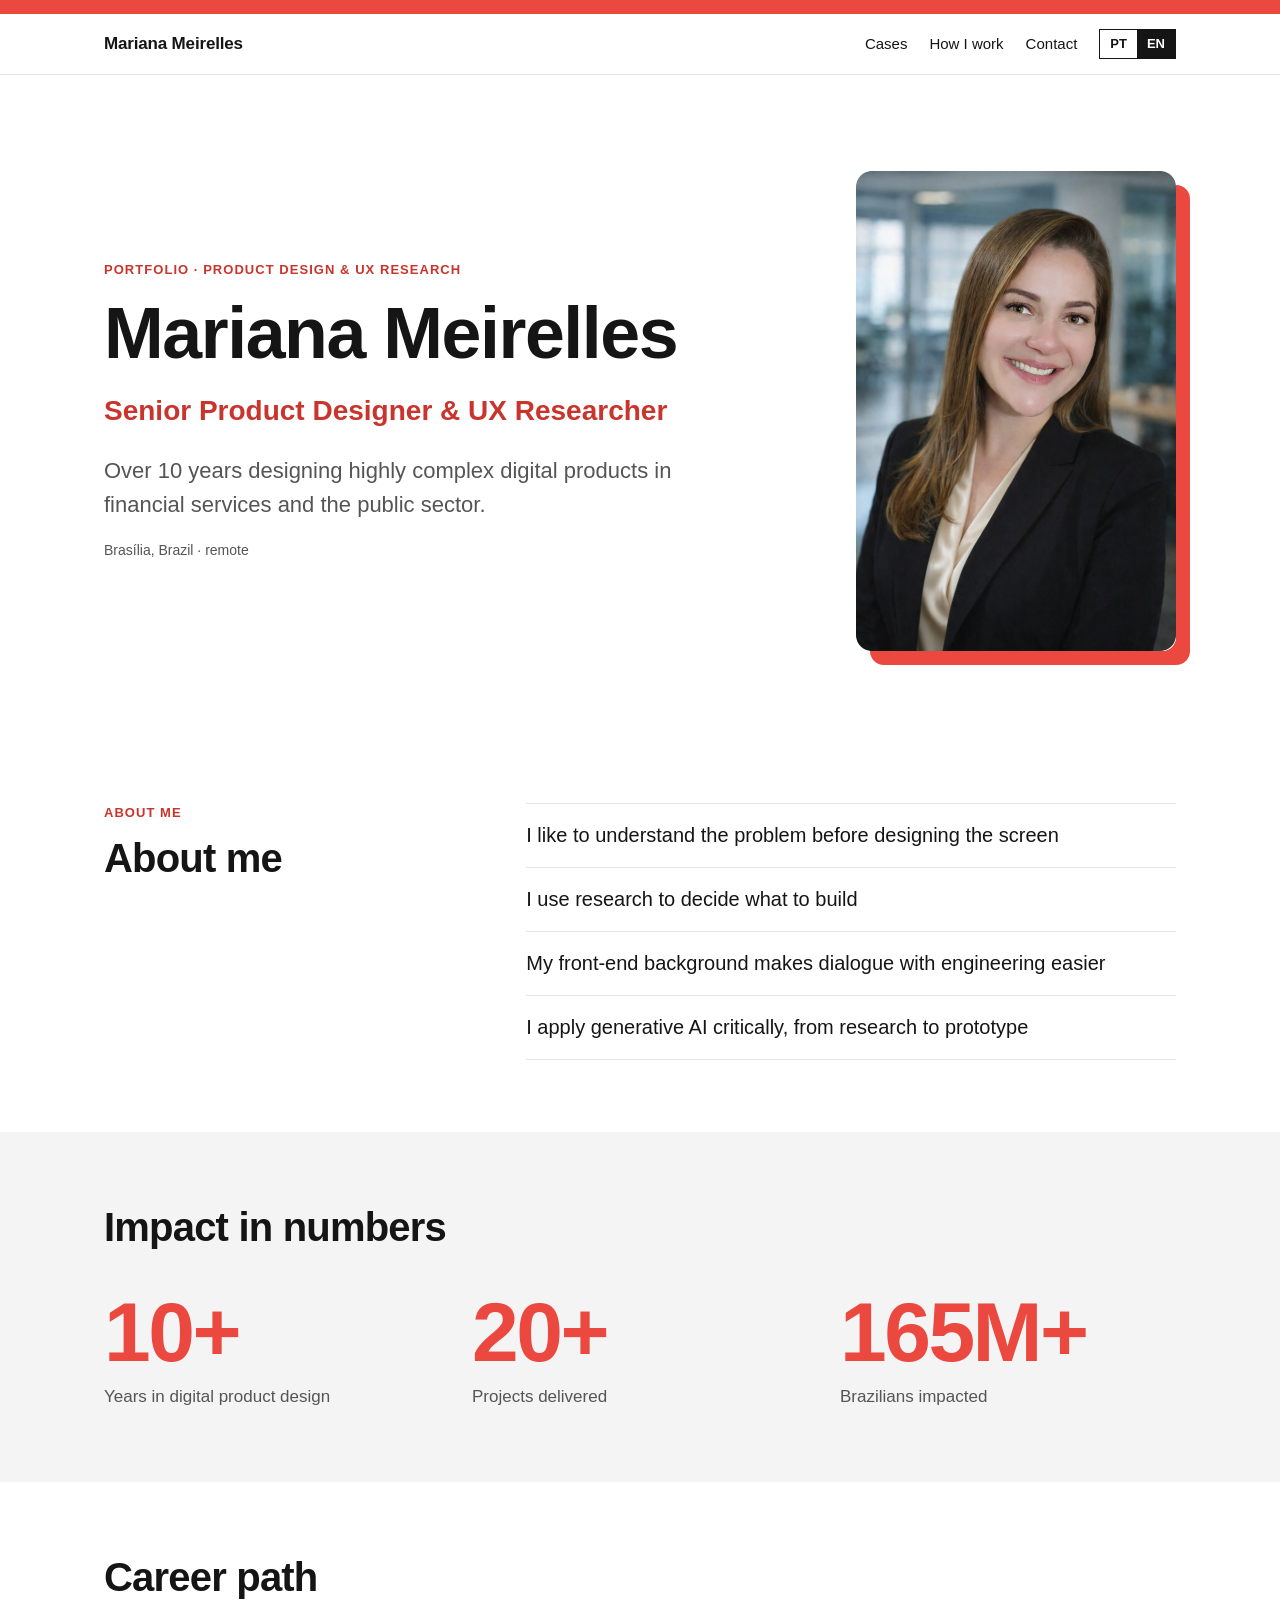
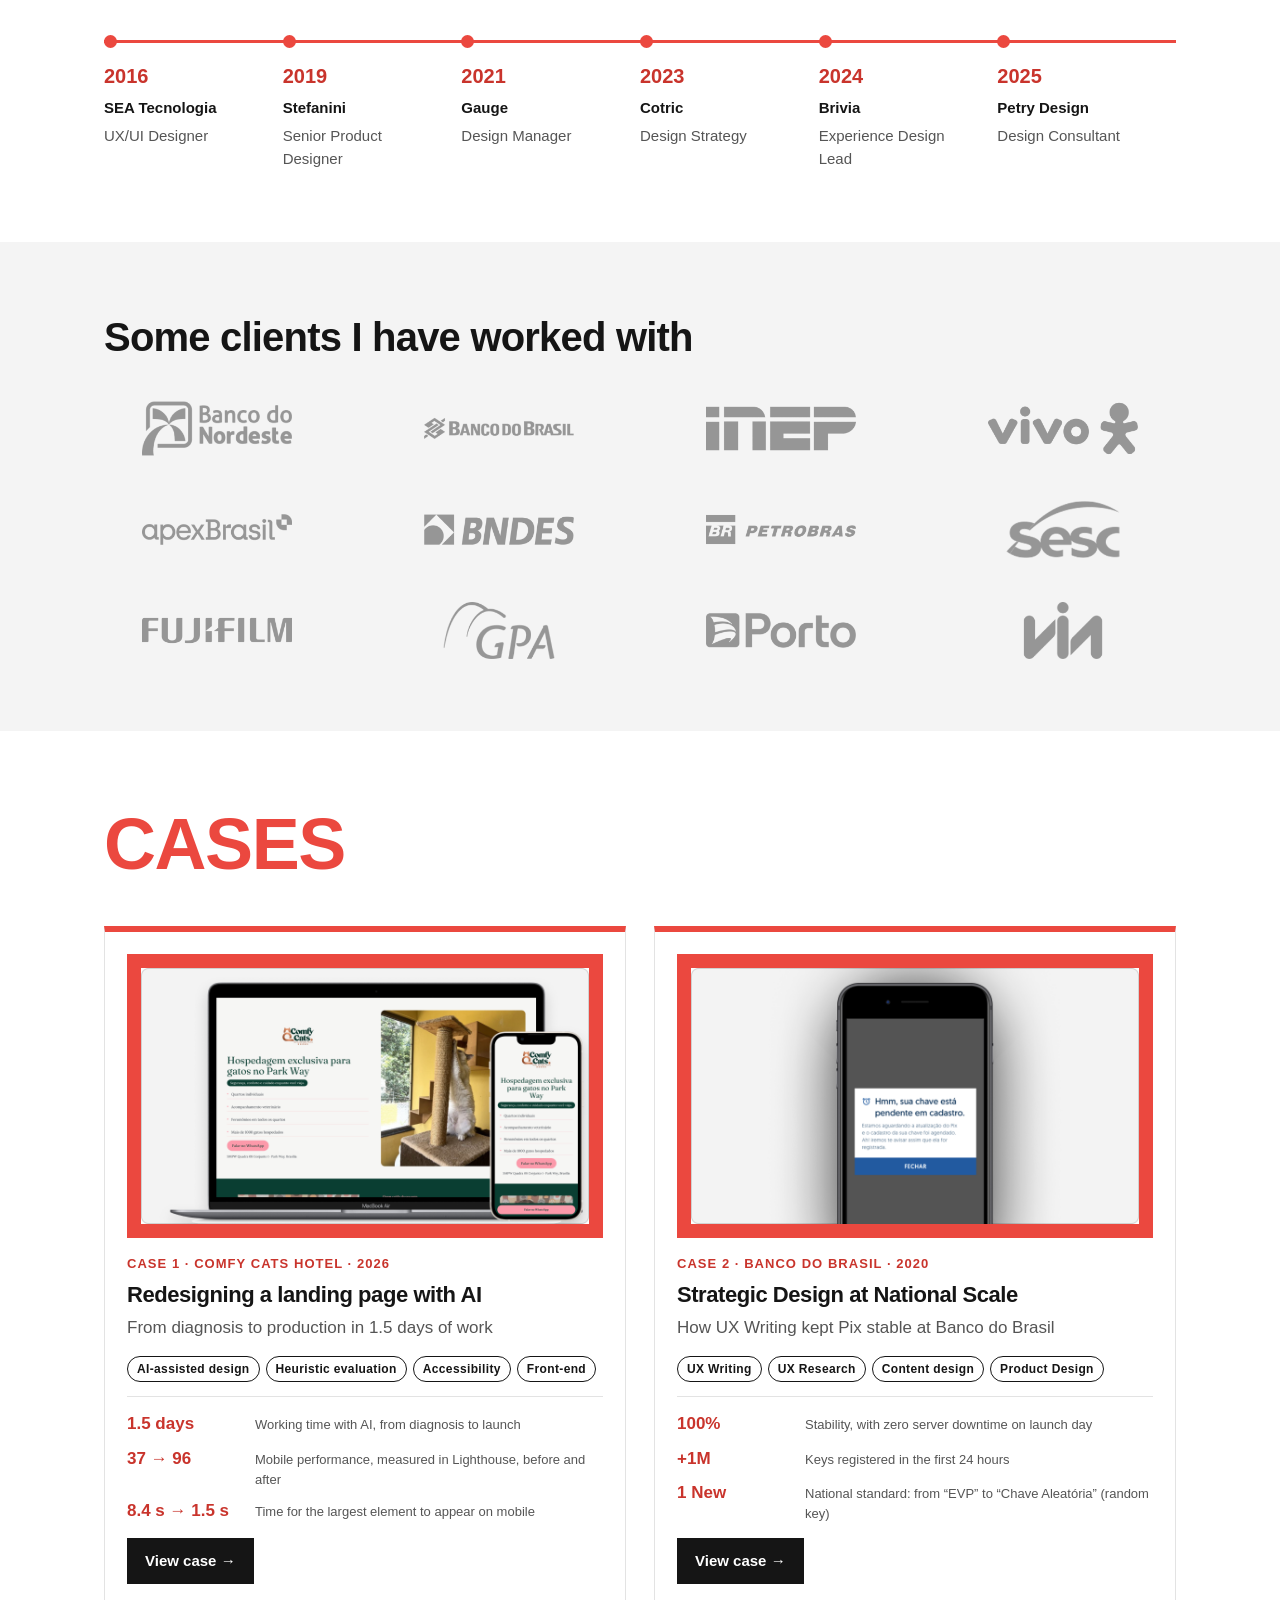
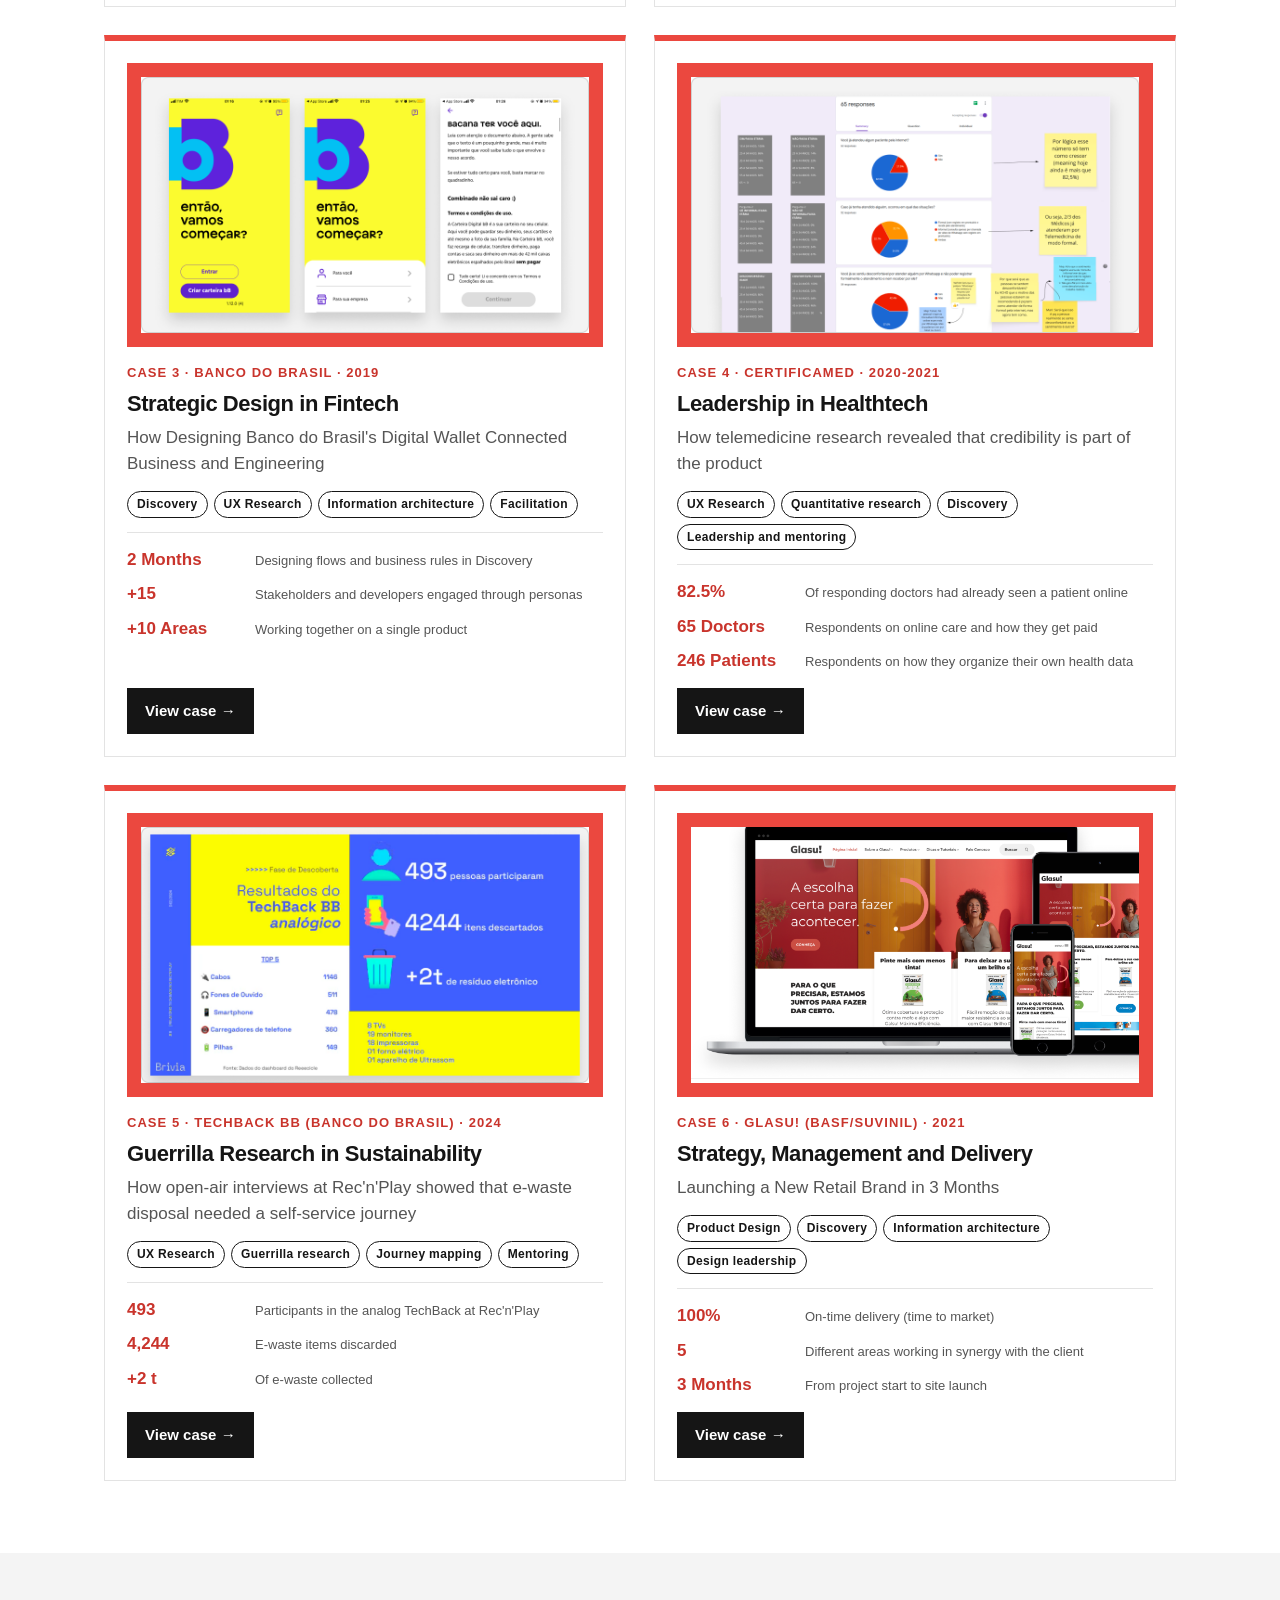
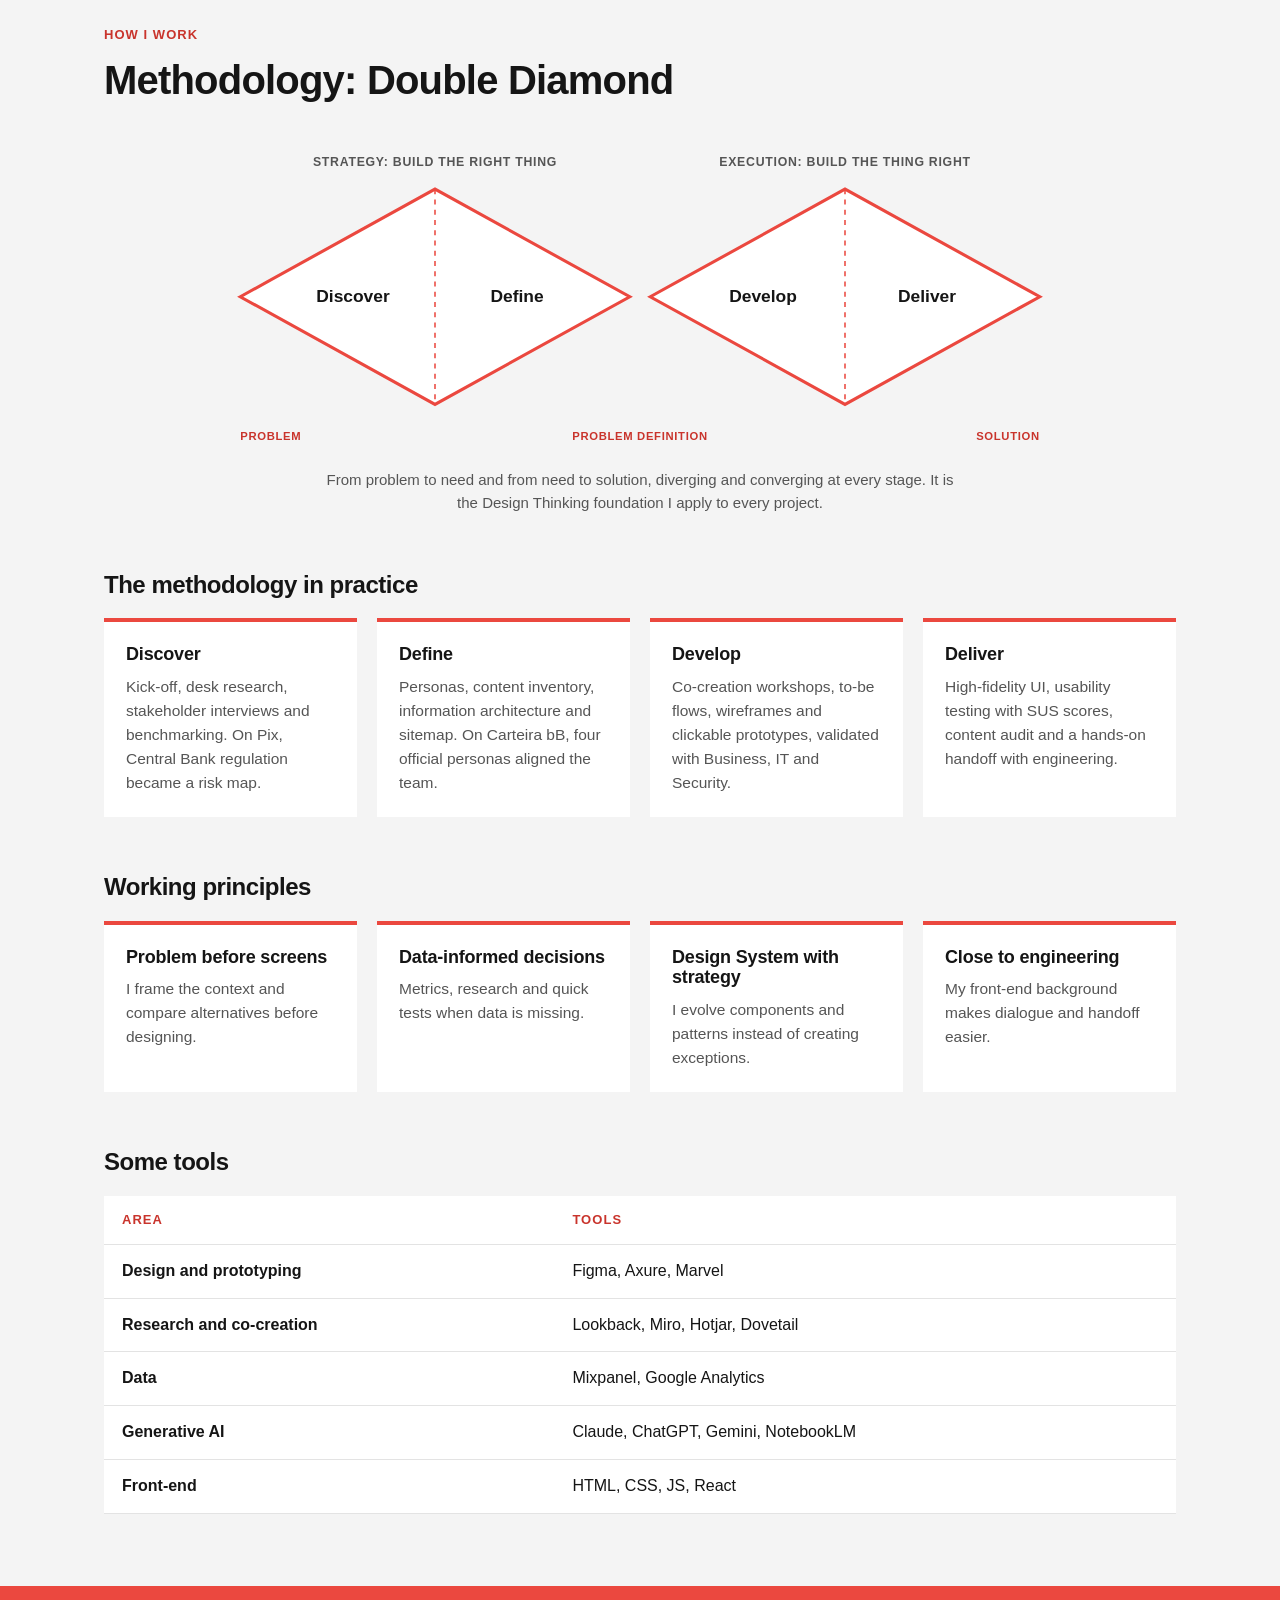
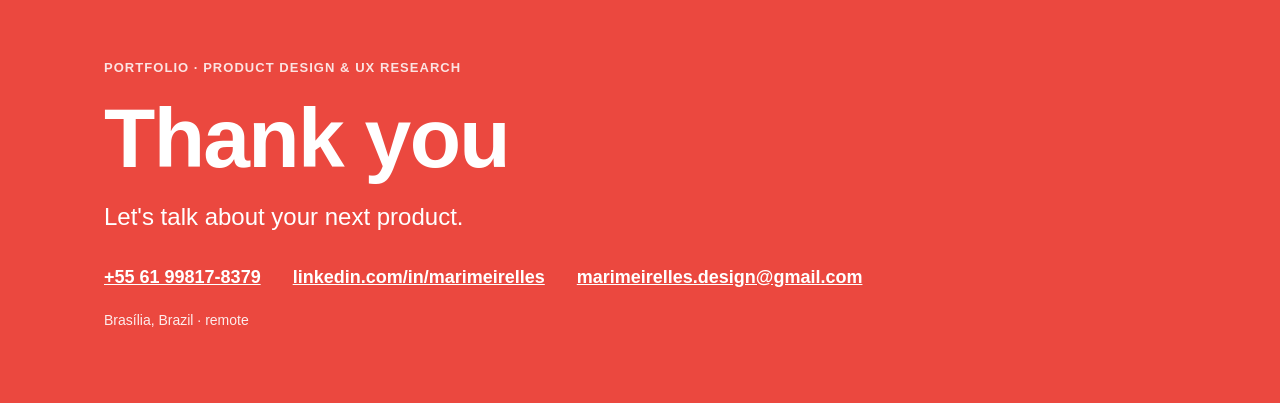
==== en/index.html @ c6594e9e "Adiciona o case Comfy Cats Hotel como Case 1 Co-Authored-By: Claude Opus 5.5 <noreply@anthropic.com>" ====
<!DOCTYPE html>
<html lang="en">
<head>
<meta charset="utf-8">
<meta name="viewport" content="width=device-width, initial-scale=1">
<title>Mariana Meirelles · Senior Product Designer &amp; UX Researcher</title>
<meta name="description" content="Portfolio of Mariana Meirelles, Senior Product Designer and UX Researcher: Comfy Cats Hotel, Pix, Carteira bB, CertificaMed, TechBack BB and Glasu! case studies.">
<link rel="icon" type="image/png" href="../favicon.png">
<link rel="apple-touch-icon" href="../favicon.png">
<meta property="og:type" content="website">
<meta property="og:site_name" content="Mariana Meirelles">
<meta property="og:title" content="Mariana Meirelles · Senior Product Designer &amp; UX Researcher">
<meta property="og:description" content="Portfolio of Mariana Meirelles, Senior Product Designer and UX Researcher: Comfy Cats Hotel, Pix, Carteira bB, CertificaMed, TechBack BB and Glasu! case studies.">
<meta property="og:url" content="https://marimeirelles.github.io/works/en/">
<meta property="og:image" content="https://marimeirelles.github.io/works/img/og-en.png">
<meta property="og:image:width" content="1200">
<meta property="og:image:height" content="630">
<meta property="og:locale" content="en_US">
<meta name="twitter:card" content="summary_large_image">
<meta name="twitter:image" content="https://marimeirelles.github.io/works/img/og-en.png">
<link rel="stylesheet" href="../style.css">
</head>
<body>
<a class="skip" href="#main">Skip to content</a>
<header class="top"><div class="wrap bar">
<a class="brand" href="index.html">Mariana Meirelles</a>
<nav aria-label="Main">
<a href="index.html#cases">Cases</a><a href="index.html#como">How I work</a><a href="index.html#contato">Contact</a>
<span class="lang"><a href="../index.html" lang="pt" >PT</a><a href="index.html" lang="en" aria-current="true">EN</a></span>
</nav></div></header>
<main id="main">
<section class="hero"><div class="wrap hero-grid"><div>
<p class="kicker">PORTFOLIO · PRODUCT DESIGN & UX RESEARCH</p>
<h1>Mariana Meirelles</h1>
<p class="role">Senior Product Designer & UX Researcher</p>
<p class="lead">Over 10 years designing highly complex digital products in financial services and the public sector.</p>
<p class="loc">Brasília, Brazil · remote</p>
</div><img class="photo" src="../img/foto-mariana.jpg" alt="Photo of Mariana Meirelles" width="640" height="960">
</div></section>
<section class="sec"><div class="wrap two"><div><p class="kicker">ABOUT ME</p><h2>About me</h2></div><ul class="about"><li>I like to understand the problem before designing the screen</li><li>I use research to decide what to build</li><li>My front-end background makes dialogue with engineering easier</li><li>I apply generative AI critically, from research to prototype</li></ul></div></section>
<section class="sec gray"><div class="wrap"><h2>Impact in numbers</h2><div class="nums"><div><strong>10+</strong><span>Years in digital product design</span></div><div><strong>20+</strong><span>Projects delivered</span></div><div><strong>165M+</strong><span>Brazilians impacted</span></div></div></div></section>
<section class="sec"><div class="wrap"><h2>Career path</h2><ol class="timeline"><li><span class="yr">2016</span><strong>SEA Tecnologia</strong><span>UX/UI Designer</span></li><li><span class="yr">2019</span><strong>Stefanini</strong><span>Senior Product Designer</span></li><li><span class="yr">2021</span><strong>Gauge</strong><span>Design Manager</span></li><li><span class="yr">2023</span><strong>Cotric</strong><span>Design Strategy</span></li><li><span class="yr">2024</span><strong>Brivia</strong><span>Experience Design Lead</span></li><li><span class="yr">2025</span><strong>Petry Design</strong><span>Design Consultant</span></li></ol></div></section>
<section class="sec gray"><div class="wrap"><h2>Some clients I have worked with</h2><ul class="logos"><li><img src="../img/logos/banco-nordeste.png" alt="Banco do Nordeste" loading="lazy" width="538" height="204"></li><li><img src="../img/logos/bb.png" alt="Banco do Brasil" loading="lazy" width="538" height="204"></li><li><img src="../img/logos/inep.png" alt="Inep" loading="lazy" width="538" height="204"></li><li><img src="../img/logos/vivo.png" alt="Vivo" loading="lazy" width="538" height="204"></li><li><img src="../img/logos/apex-brasil.png" alt="ApexBrasil" loading="lazy" width="538" height="204"></li><li><img src="../img/logos/bndes.png" alt="BNDES" loading="lazy" width="538" height="204"></li><li><img src="../img/logos/petrobras.png" alt="Petrobras" loading="lazy" width="538" height="204"></li><li><img src="../img/logos/sesc.png" alt="Sesc" loading="lazy" width="538" height="204"></li><li><img src="../img/logos/fujifilm.png" alt="Fujifilm" loading="lazy" width="538" height="204"></li><li><img src="../img/logos/gpa.png" alt="GPA" loading="lazy" width="538" height="204"></li><li><img src="../img/logos/porto.png" alt="Porto" loading="lazy" width="538" height="204"></li><li><img src="../img/logos/via.png" alt="Via" loading="lazy" width="538" height="204"></li></ul></div></section>
<section class="sec" id="cases"><div class="wrap"><h2 class="big">CASES</h2><div class="cases"><article class="case-card"><a href="comfy-cats-hotel.html" aria-label="View case: From diagnosis to production in 1.5 days of work">
<div class="shot"><img src="../img/comfy-mockups.png" alt="" loading="lazy" width="964" height="552"></div>
<p class="num">CASE 1 · COMFY CATS HOTEL · 2026</p>
<h3>Redesigning a landing page with AI</h3><p class="sub">From diagnosis to production in 1.5 days of work</p></a>
<ul class="tags"><li>AI-assisted design</li><li>Heuristic evaluation</li><li>Accessibility</li><li>Front-end</li></ul>
<dl class="mini"><div><dt>1.5 days</dt><dd>Working time with AI, from diagnosis to launch</dd></div><div><dt>37 → 96</dt><dd>Mobile performance, measured in Lighthouse, before and after</dd></div><div><dt>8.4 s → 1.5 s</dt><dd>Time for the largest element to appear on mobile</dd></div></dl>
<a class="btn" href="comfy-cats-hotel.html">View case <span aria-hidden="true">→</span></a></article><article class="case-card"><a href="pix.html" aria-label="View case: How UX Writing kept Pix stable at Banco do Brasil">
<div class="shot"><img src="../img/pix-mensagem-chave-pendente.png" alt="" loading="lazy" width="964" height="552"></div>
<p class="num">CASE 2 · BANCO DO BRASIL · 2020</p>
<h3>Strategic Design at National Scale</h3><p class="sub">How UX Writing kept Pix stable at Banco do Brasil</p></a>
<ul class="tags"><li>UX Writing</li><li>UX Research</li><li>Content design</li><li>Product Design</li></ul>
<dl class="mini"><div><dt>100%</dt><dd>Stability, with zero server downtime on launch day</dd></div><div><dt>+1M</dt><dd>Keys registered in the first 24 hours</dd></div><div><dt>1 New</dt><dd>National standard: from “EVP” to “Chave Aleatória” (random key)</dd></div></dl>
<a class="btn" href="pix.html">View case <span aria-hidden="true">→</span></a></article><article class="case-card"><a href="carteira-bb.html" aria-label="View case: How Designing Banco do Brasil&#x27;s Digital Wallet Connected Business and Engineering">
<div class="shot"><img src="../img/carteira-layout-onboarding.png" alt="" loading="lazy" width="964" height="552"></div>
<p class="num">CASE 3 · BANCO DO BRASIL · 2019</p>
<h3>Strategic Design in Fintech</h3><p class="sub">How Designing Banco do Brasil's Digital Wallet Connected Business and Engineering</p></a>
<ul class="tags"><li>Discovery</li><li>UX Research</li><li>Information architecture</li><li>Facilitation</li></ul>
<dl class="mini"><div><dt>2 Months</dt><dd>Designing flows and business rules in Discovery</dd></div><div><dt>+15</dt><dd>Stakeholders and developers engaged through personas</dd></div><div><dt>+10 Areas</dt><dd>Working together on a single product</dd></div></dl>
<a class="btn" href="carteira-bb.html">View case <span aria-hidden="true">→</span></a></article><article class="case-card"><a href="certificamed.html" aria-label="View case: How telemedicine research revealed that credibility is part of the product">
<div class="shot"><img src="../img/certificamed-pesquisa-com-medicos.png" alt="" loading="lazy" width="964" height="552"></div>
<p class="num">CASE 4 · CERTIFICAMED · 2020-2021</p>
<h3>Leadership in Healthtech</h3><p class="sub">How telemedicine research revealed that credibility is part of the product</p></a>
<ul class="tags"><li>UX Research</li><li>Quantitative research</li><li>Discovery</li><li>Leadership and mentoring</li></ul>
<dl class="mini"><div><dt>82.5%</dt><dd>Of responding doctors had already seen a patient online</dd></div><div><dt>65 Doctors</dt><dd>Respondents on online care and how they get paid</dd></div><div><dt>246 Patients</dt><dd>Respondents on how they organize their own health data</dd></div></dl>
<a class="btn" href="certificamed.html">View case <span aria-hidden="true">→</span></a></article><article class="case-card"><a href="techback-bb.html" aria-label="View case: How open-air interviews at Rec&#x27;n&#x27;Play showed that e-waste disposal needed a self-service journey">
<div class="shot"><img src="../img/techback-resultados.png" alt="" loading="lazy" width="964" height="552"></div>
<p class="num">CASE 5 · TECHBACK BB (BANCO DO BRASIL) · 2024</p>
<h3>Guerrilla Research in Sustainability</h3><p class="sub">How open-air interviews at Rec'n'Play showed that e-waste disposal needed a self-service journey</p></a>
<ul class="tags"><li>UX Research</li><li>Guerrilla research</li><li>Journey mapping</li><li>Mentoring</li></ul>
<dl class="mini"><div><dt>493</dt><dd>Participants in the analog TechBack at Rec'n'Play</dd></div><div><dt>4,244</dt><dd>E-waste items discarded</dd></div><div><dt>+2 t</dt><dd>Of e-waste collected</dd></div></dl>
<a class="btn" href="techback-bb.html">View case <span aria-hidden="true">→</span></a></article><article class="case-card"><a href="glasu.html" aria-label="View case: Launching a New Retail Brand in 3 Months">
<div class="shot"><img src="../img/glasu-capa.png" alt="" loading="lazy" width="964" height="552"></div>
<p class="num">CASE 6 · GLASU! (BASF/SUVINIL) · 2021</p>
<h3>Strategy, Management and Delivery</h3><p class="sub">Launching a New Retail Brand in 3 Months</p></a>
<ul class="tags"><li>Product Design</li><li>Discovery</li><li>Information architecture</li><li>Design leadership</li></ul>
<dl class="mini"><div><dt>100%</dt><dd>On-time delivery (time to market)</dd></div><div><dt>5</dt><dd>Different areas working in synergy with the client</dd></div><div><dt>3 Months</dt><dd>From project start to site launch</dd></div></dl>
<a class="btn" href="glasu.html">View case <span aria-hidden="true">→</span></a></article></div></div></section>
<section class="sec gray" id="como"><div class="wrap">
<p class="kicker">HOW I WORK</p><h2>Methodology: Double Diamond</h2>
<svg class="dd" viewBox="0 0 800 300" role="img" aria-label="Double Diamond: Discover, Define, Develop, Deliver">
<text x="200" y="22" class="t">STRATEGY: BUILD THE RIGHT THING</text><text x="600" y="22" class="t">EXECUTION: BUILD THE THING RIGHT</text>
<polygon points="10,150 200,45 390,150 200,255" /><polygon points="410,150 600,45 790,150 600,255" />
<line x1="200" y1="45" x2="200" y2="255"/><line x1="600" y1="45" x2="600" y2="255"/>
<text x="120" y="155" class="l">Discover</text><text x="280" y="155" class="l">Define</text>
<text x="520" y="155" class="l">Develop</text><text x="680" y="155" class="l">Deliver</text>
<text x="10" y="290" class="b" style="text-anchor:start">PROBLEM</text><text x="400" y="290" class="b">PROBLEM DEFINITION</text><text x="790" y="290" class="b" style="text-anchor:end">SOLUTION</text>
</svg><p class="cap center">From problem to need and from need to solution, diverging and converging at every stage. It is the Design Thinking foundation I apply to every project.</p>
<h3 class="h3">The methodology in practice</h3><div class="grid4"><div class="card"><h4>Discover</h4><p>Kick-off, desk research, stakeholder interviews and benchmarking. On Pix, Central Bank regulation became a risk map.</p></div><div class="card"><h4>Define</h4><p>Personas, content inventory, information architecture and sitemap. On Carteira bB, four official personas aligned the team.</p></div><div class="card"><h4>Develop</h4><p>Co-creation workshops, to-be flows, wireframes and clickable prototypes, validated with Business, IT and Security.</p></div><div class="card"><h4>Deliver</h4><p>High-fidelity UI, usability testing with SUS scores, content audit and a hands-on handoff with engineering.</p></div></div><h3 class="h3">Working principles</h3><div class="grid4"><div class="card"><h4>Problem before screens</h4><p>I frame the context and compare alternatives before designing.</p></div><div class="card"><h4>Data-informed decisions</h4><p>Metrics, research and quick tests when data is missing.</p></div><div class="card"><h4>Design System with strategy</h4><p>I evolve components and patterns instead of creating exceptions.</p></div><div class="card"><h4>Close to engineering</h4><p>My front-end background makes dialogue and handoff easier.</p></div></div><h3 class="h3">Some tools</h3><table class="tools"><thead><tr><th scope="col">Area</th><th scope="col">Tools</th></tr></thead><tbody><tr><th scope="row">Design and prototyping</th><td>Figma, Axure, Marvel</td></tr><tr><th scope="row">Research and co-creation</th><td>Lookback, Miro, Hotjar, Dovetail</td></tr><tr><th scope="row">Data</th><td>Mixpanel, Google Analytics</td></tr><tr><th scope="row">Generative AI</th><td>Claude, ChatGPT, Gemini, NotebookLM</td></tr><tr><th scope="row">Front-end</th><td>HTML, CSS, JS, React</td></tr></tbody></table></div></section>
</main>
<footer id="contato" class="foot"><div class="wrap">
<p class="kicker light">PORTFOLIO · PRODUCT DESIGN & UX RESEARCH</p>
<h2>Thank you</h2><p class="talk">Let's talk about your next product.</p>
<ul class="contact">
<li><a href="tel:+5561998178379">+55 61 99817-8379</a></li>
<li><a href="https://linkedin.com/in/marimeirelles" target="_blank" rel="noopener">linkedin.com/in/marimeirelles</a></li>
<li><a href="mailto:marimeirelles.design@gmail.com">marimeirelles.design@gmail.com</a></li>
</ul><p class="loc">Brasília, Brazil · remote</p></div></footer>
</body>
</html>
---- style.css ----
:root{--red:#EB483F;--red-d:#C9342C;--ink:#151515;--mut:#555;--line:#E3E3E3;--gray:#F4F4F4}
*{box-sizing:border-box}
html{scroll-behavior:smooth}
body{margin:0;font-family:"Helvetica Neue",Helvetica,Arial,sans-serif;color:var(--ink);background:#fff;line-height:1.55;font-size:17px;-webkit-font-smoothing:antialiased}
img{max-width:100%;height:auto;display:block}
a{color:inherit}
a:focus-visible{outline:3px solid var(--ink);outline-offset:3px}
.skip{position:absolute;left:-999px}.skip:focus{left:12px;top:12px;background:#fff;padding:8px 12px;z-index:9}
.wrap{max-width:1120px;margin:0 auto;padding:0 24px}
.top{border-top:14px solid var(--red);background:#fff;position:sticky;top:0;z-index:5;border-bottom:1px solid var(--line)}
.bar{display:flex;justify-content:space-between;align-items:center;gap:16px;min-height:60px;flex-wrap:wrap}
.brand{font-weight:700;text-decoration:none;letter-spacing:-.01em}
nav{display:flex;gap:22px;align-items:center;font-size:15px;flex-wrap:wrap}
nav a{text-decoration:none;font-weight:500}
nav a:hover{color:var(--red-d)}
.lang{display:inline-flex;border:1px solid var(--ink)}
.lang a{padding:4px 10px;font-weight:700;font-size:13px}
.lang a[aria-current]{background:var(--ink);color:#fff}
.kicker{font-size:13px;font-weight:700;letter-spacing:.08em;color:var(--red-d);margin:0 0 12px}
.kicker.light{color:#fff;opacity:.85}
h1,h2,h3,h4{line-height:1.15;letter-spacing:-.02em;margin:0}
.hero{padding:96px 0 80px}
.hero-grid{display:grid;grid-template-columns:1fr minmax(220px,320px);gap:56px;align-items:center}
.photo{width:100%;border-radius:14px;box-shadow:14px 14px 0 var(--red)}
.hero h1{font-size:clamp(40px,5.6vw,72px);font-weight:700}
.role{font-size:clamp(20px,3vw,28px);font-weight:700;color:var(--red-d);margin:14px 0 0}
.lead{font-size:clamp(18px,2.2vw,22px);max-width:640px;margin:22px 0 0;color:var(--mut)}
.loc{font-size:14px;color:var(--mut);margin:18px 0 0}
.sec{padding:72px 0}
.sec.gray{background:var(--gray)}
.sec h2{font-size:clamp(28px,4vw,40px);font-weight:700;margin-bottom:40px}
.sec h2.big{font-size:clamp(44px,7vw,72px);color:var(--red)}
.two{display:grid;grid-template-columns:1fr 1.7fr;gap:40px}
.about{list-style:none;margin:0;padding:0;font-size:20px}
.about li{padding:16px 0;border-top:1px solid var(--line)}
.about li:last-child{border-bottom:1px solid var(--line)}
.nums{display:grid;grid-template-columns:repeat(3,1fr);gap:32px}
.nums strong{display:block;font-size:clamp(48px,8vw,84px);line-height:1;color:var(--red);letter-spacing:-.03em}
.nums span{display:block;margin-top:10px;color:var(--mut)}
.timeline{list-style:none;margin:0;padding:0;display:grid;grid-template-columns:repeat(6,1fr);gap:0;border-top:3px solid var(--red)}
.timeline li{padding:18px 16px 0 0;display:flex;flex-direction:column;gap:4px;font-size:15px;position:relative}
.timeline li::before{content:"";position:absolute;top:-8px;left:0;width:13px;height:13px;border-radius:50%;background:var(--red)}
.timeline .yr{font-weight:700;color:var(--red-d);font-size:20px}
.timeline li span:last-child{color:var(--mut)}
.logos{list-style:none;margin:0;padding:0;display:grid;grid-template-columns:repeat(4,1fr);gap:44px 56px;align-items:center}
.logos img{width:100%;max-width:150px;margin:0 auto}
.cases{display:grid;grid-template-columns:repeat(2,1fr);gap:28px}
.case-card{border:1px solid var(--line);border-top:6px solid var(--red);padding:22px;display:flex;flex-direction:column;gap:14px;background:#fff}
.case-card>a:first-child{text-decoration:none;display:block}
.shot{background:var(--red);padding:14px;margin-bottom:16px}
.shot img{background:#fff;aspect-ratio:964/552;object-fit:cover;width:100%}
.num{font-size:13px;font-weight:700;letter-spacing:.08em;color:var(--red-d);margin:0 0 8px}
.case-card h3{font-size:22px}
.sub{color:var(--mut);margin:8px 0 0}
.tags{list-style:none;display:flex;flex-wrap:wrap;gap:6px;margin:0;padding:0}
.tags li{font-size:12px;font-weight:700;letter-spacing:.03em;border:1px solid var(--ink);padding:3px 9px;border-radius:99px}
.mini{margin:0;display:grid;gap:8px;border-top:1px solid var(--line);padding-top:14px}
.mini div{display:grid;grid-template-columns:118px 1fr;gap:10px;align-items:baseline}
.mini dt{white-space:nowrap}
.mini dt{font-weight:700;color:var(--red-d)}
.mini dd{margin:0;font-size:13px;color:var(--mut)}
.btn{margin-top:auto;display:inline-block;align-self:flex-start;background:var(--ink);color:#fff;text-decoration:none;font-weight:700;padding:11px 18px;font-size:15px}
.btn:hover{background:var(--red-d)}
.dd{width:100%;max-width:820px;margin:0 auto;display:block}
.dd polygon{fill:#fff;stroke:var(--red);stroke-width:3}
.dd line{stroke:var(--red);stroke-width:1.5;stroke-dasharray:5 5}
.dd text{font-family:inherit;text-anchor:middle}
.dd .t{font-size:12px;font-weight:700;letter-spacing:.06em;fill:#555}
.dd .l{font-size:17px;font-weight:700;fill:#151515}
.dd .b{font-size:11px;font-weight:700;letter-spacing:.06em;fill:#C9342C}
.cap{color:var(--mut);font-size:15px;max-width:640px}
.center{margin:18px auto 0;text-align:center}
.h3{font-size:24px;margin:56px 0 20px}
.grid4{display:grid;grid-template-columns:repeat(4,1fr);gap:20px}
.grid2{display:grid;grid-template-columns:repeat(2,1fr);gap:20px}
.card{background:#fff;padding:22px;border-top:4px solid var(--red)}
.card.line{border:1px solid var(--line);border-top:4px solid var(--red)}
.card h3,.card h4{font-size:18px;margin-bottom:10px;letter-spacing:-.01em}
.card p{margin:0;color:var(--mut);font-size:15.5px}
.tools{width:100%;border-collapse:collapse;background:#fff}
.tools th,.tools td{text-align:left;padding:14px 18px;border-bottom:1px solid var(--line);font-size:16px}
.tools thead th{font-size:13px;letter-spacing:.08em;text-transform:uppercase;color:var(--red-d)}
.case-hero{padding:56px 0 48px}
.case-hero .btn.live{margin-top:36px}
.tldr{background:var(--gray);padding:40px 0 44px}
.tldr-grid{display:grid;grid-template-columns:repeat(3,1fr);gap:28px}
.tldr-grid div{border-top:4px solid var(--red);padding-top:14px}
.tldr h2{font-size:18px;margin-bottom:8px;letter-spacing:-.01em}
.tldr p{margin:0;font-size:16px}
.tldr .kicker{margin-bottom:18px}
.crumb{margin:0 0 28px;font-size:14px}
.crumb a{text-decoration:none;font-weight:700}
.case-hero h1{font-size:clamp(32px,5.4vw,56px);max-width:900px}
.case-hero .sub{font-size:clamp(18px,2.4vw,24px);max-width:760px;margin:14px 0 22px}
.metrics{display:grid;grid-template-columns:repeat(3,1fr);gap:28px;margin:40px 0 0}
.metrics dt{font-size:clamp(34px,5vw,54px);font-weight:700;color:var(--red);line-height:1;letter-spacing:-.03em}
.metrics dd{margin:10px 0 0;color:var(--mut);font-size:15px;max-width:260px}
.split{display:grid;grid-template-columns:260px 1fr;gap:56px;align-items:start}
.meta{margin:0;background:var(--gray);padding:26px;display:grid;gap:18px;position:sticky;top:96px}
.meta dt{font-weight:700;font-size:18px}
.meta dd{margin:2px 0 0;color:var(--mut);font-size:15px}
.prose h2{font-size:15px;letter-spacing:.08em;text-transform:uppercase;margin:36px 0 12px}
.prose h2:first-child{margin-top:0}
.prose p{margin:0 0 14px;font-size:18px}
.hint{color:var(--mut);margin:-28px 0 32px}
.block{display:grid;grid-template-columns:1fr 1fr;gap:40px;padding:36px 0;border-top:1px solid var(--line);align-items:start}
.acts{list-style:none;margin:0;padding:0;display:grid;gap:28px}
.acts>li{display:grid;grid-template-columns:38px 1fr;gap:14px}
.acts .n{width:32px;height:32px;border-radius:50%;border:2px solid var(--red);color:var(--red-d);font-weight:700;font-size:14px;display:grid;place-items:center}
.acts h3{font-size:18px;margin:4px 0 8px;letter-spacing:-.01em}
.txt{color:var(--mut);font-size:15.5px}
.txt ul,.txt ol{margin:10px 0 0;padding-left:20px}
.txt strong{color:var(--ink)}
.figs{background:var(--red);padding:22px;display:grid;gap:22px}
.figs.solo{max-width:640px;margin:0 0 28px}
.figs.solo.duo{max-width:none;grid-template-columns:1fr 1fr}
figure{margin:0;background:#fff;padding:10px}
figure img{width:100%}
figcaption{font-size:12.5px;color:var(--mut);padding:8px 2px 2px;line-height:1.4}
.next{background:var(--ink);color:#fff}
.next a{display:block;padding:44px 0;text-decoration:none}
.next span{font-size:13px;letter-spacing:.08em;text-transform:uppercase;opacity:.75;font-weight:700}
.next strong{display:block;font-size:clamp(20px,3vw,30px);margin-top:8px;max-width:820px;line-height:1.2}
.next strong span{font-size:inherit;opacity:1}
.foot{background:var(--red);color:#fff;padding:72px 0}
.foot h2{font-size:clamp(44px,8vw,84px);font-weight:700}
.talk{font-size:clamp(18px,2.4vw,24px);margin:12px 0 28px}
.contact{list-style:none;padding:0;margin:0;display:flex;flex-wrap:wrap;gap:12px 32px;font-weight:700;font-size:18px}
.foot .loc{color:#fff;opacity:.9}
.foot a:focus-visible{outline-color:#fff}
@media (min-width:1100px){.about li{white-space:nowrap}}
@media (max-width:900px){
.two,.split,.block,.hero-grid{grid-template-columns:1fr}
.photo{max-width:260px;grid-row:1}
.meta{position:static;grid-template-columns:1fr 1fr}
.cases{grid-template-columns:1fr}
.logos{grid-template-columns:repeat(3,1fr);gap:20px 24px}
.grid4{grid-template-columns:1fr 1fr}
.timeline{grid-template-columns:repeat(3,1fr);row-gap:28px;border-top:0}
.timeline li{border-top:3px solid var(--red)}
}
@media (max-width:560px){
body{font-size:16px}
.nums,.metrics,.grid2,.grid4,.figs.solo.duo,.tldr-grid{grid-template-columns:1fr}
.logos{grid-template-columns:repeat(2,1fr)}
.timeline{grid-template-columns:1fr 1fr}
.hero{padding:56px 0}
.sec{padding:52px 0}
.dd .l{font-size:20px}
}
@media (prefers-reduced-motion:reduce){html{scroll-behavior:auto}}
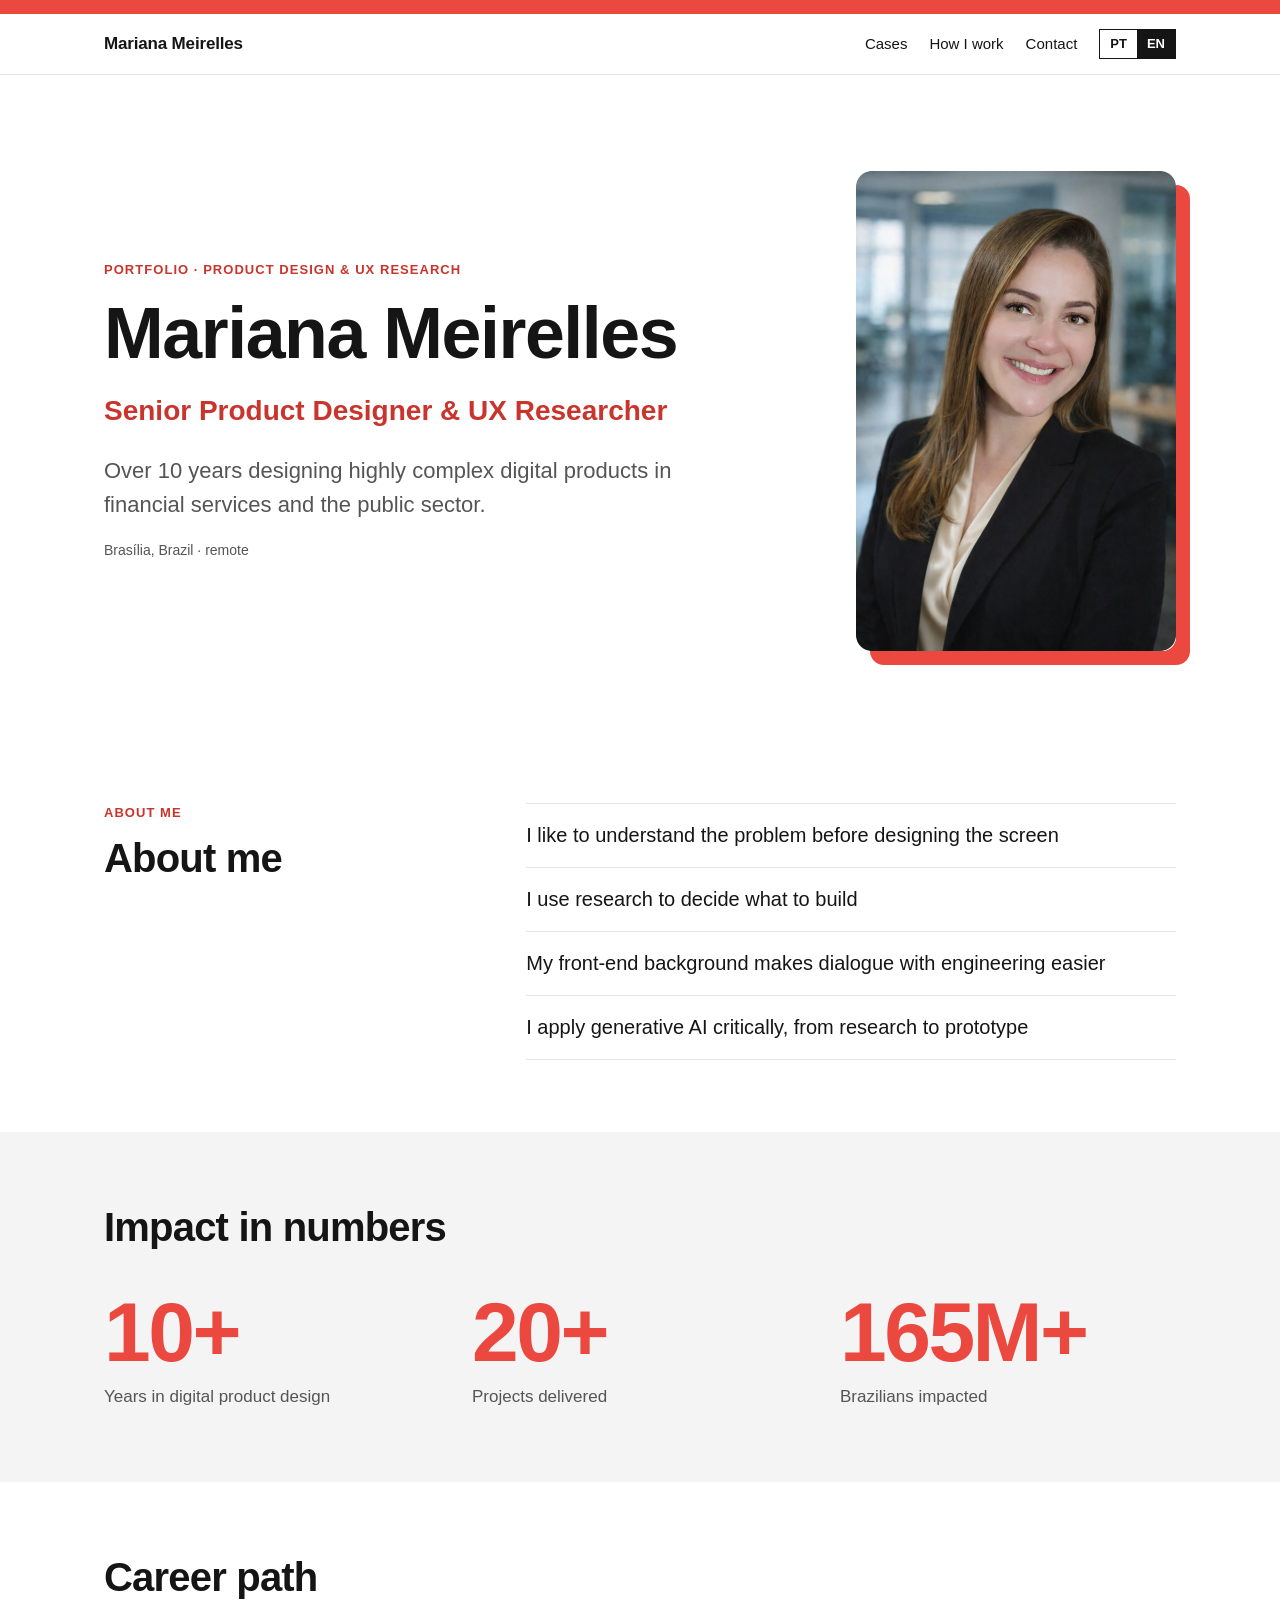
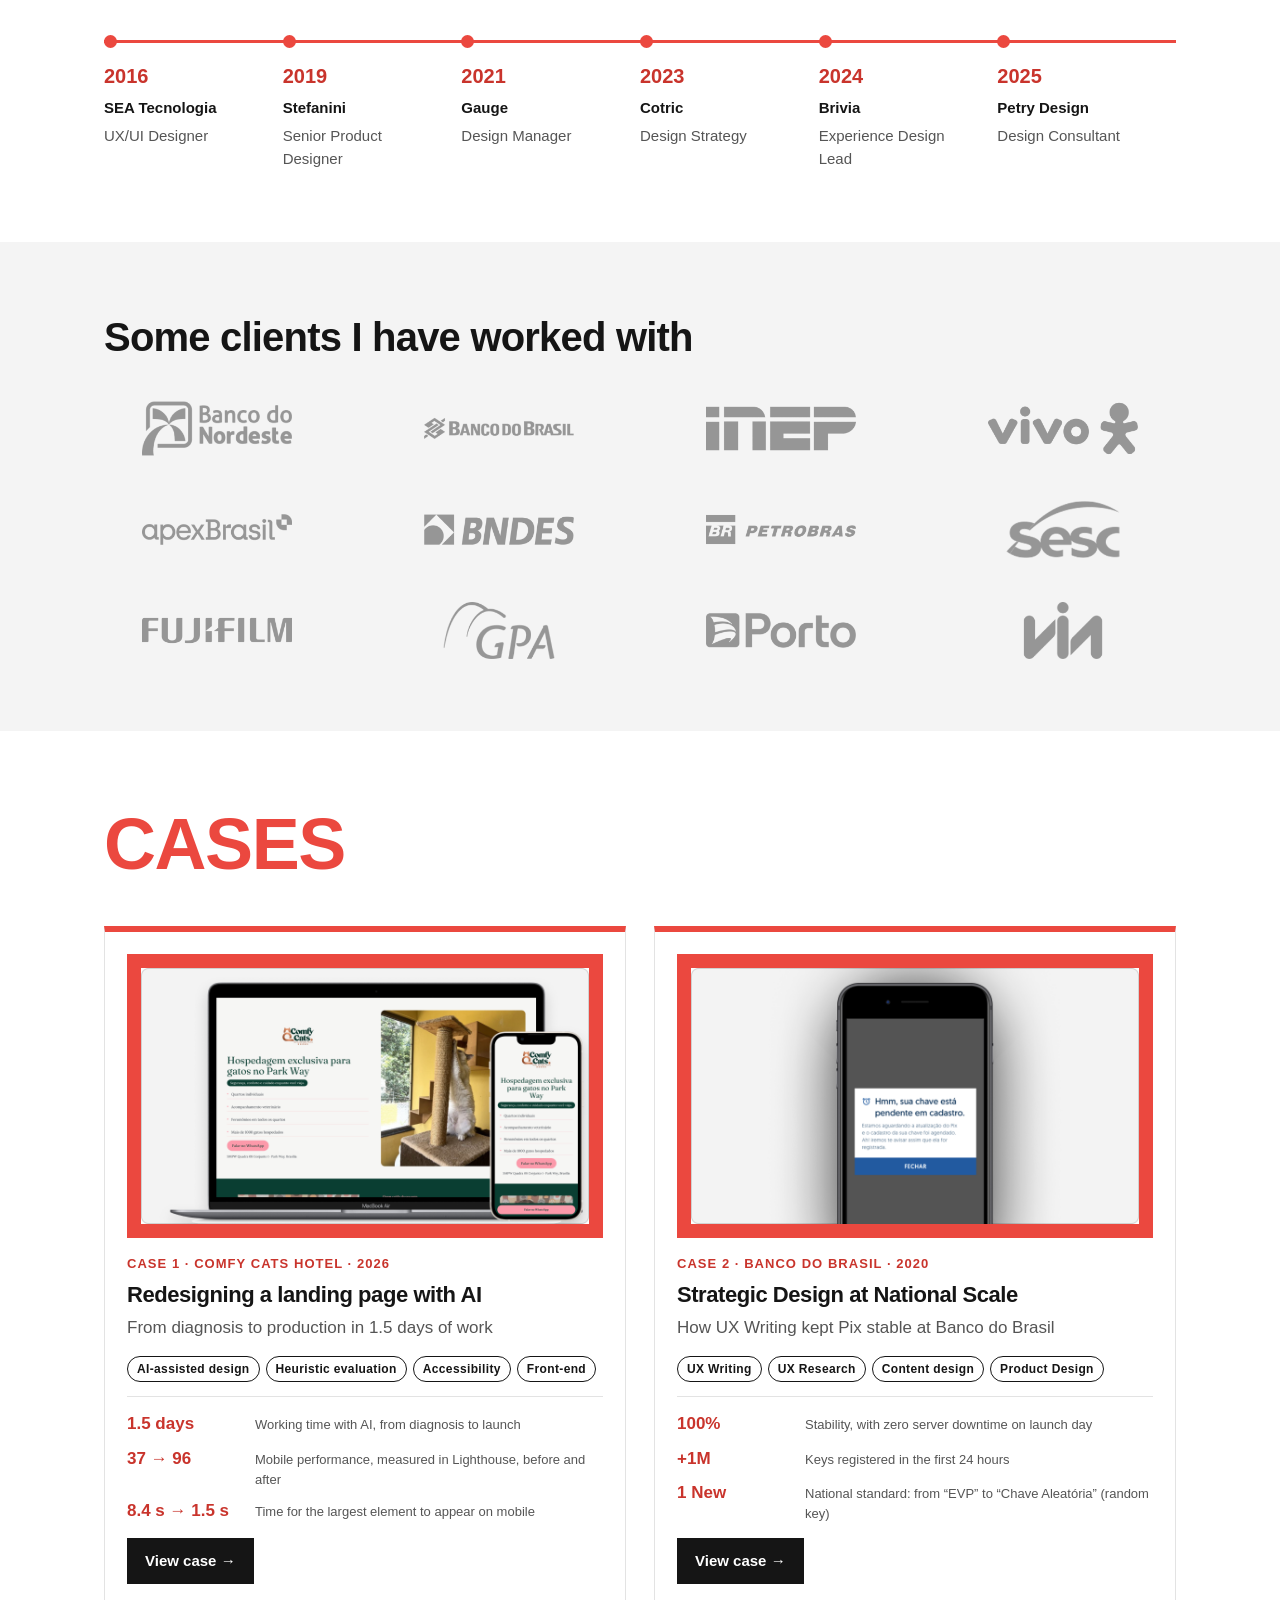
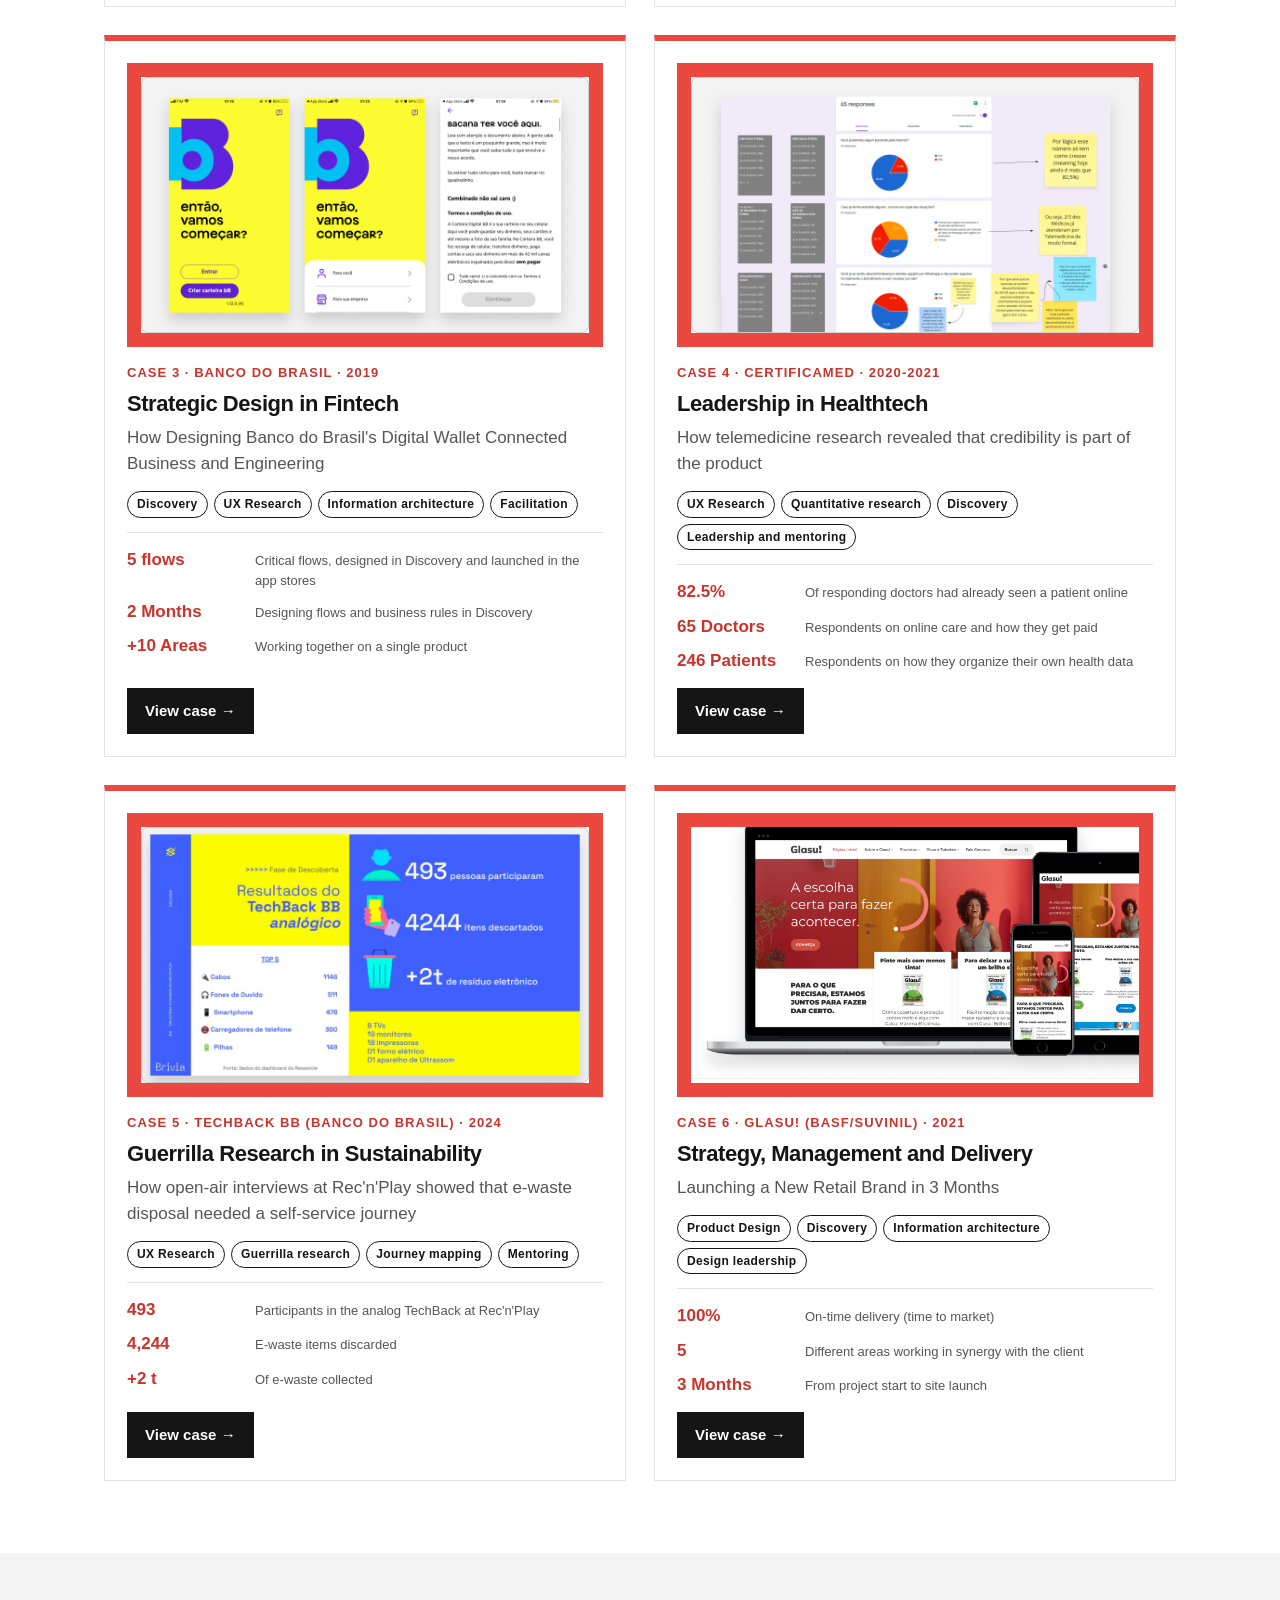
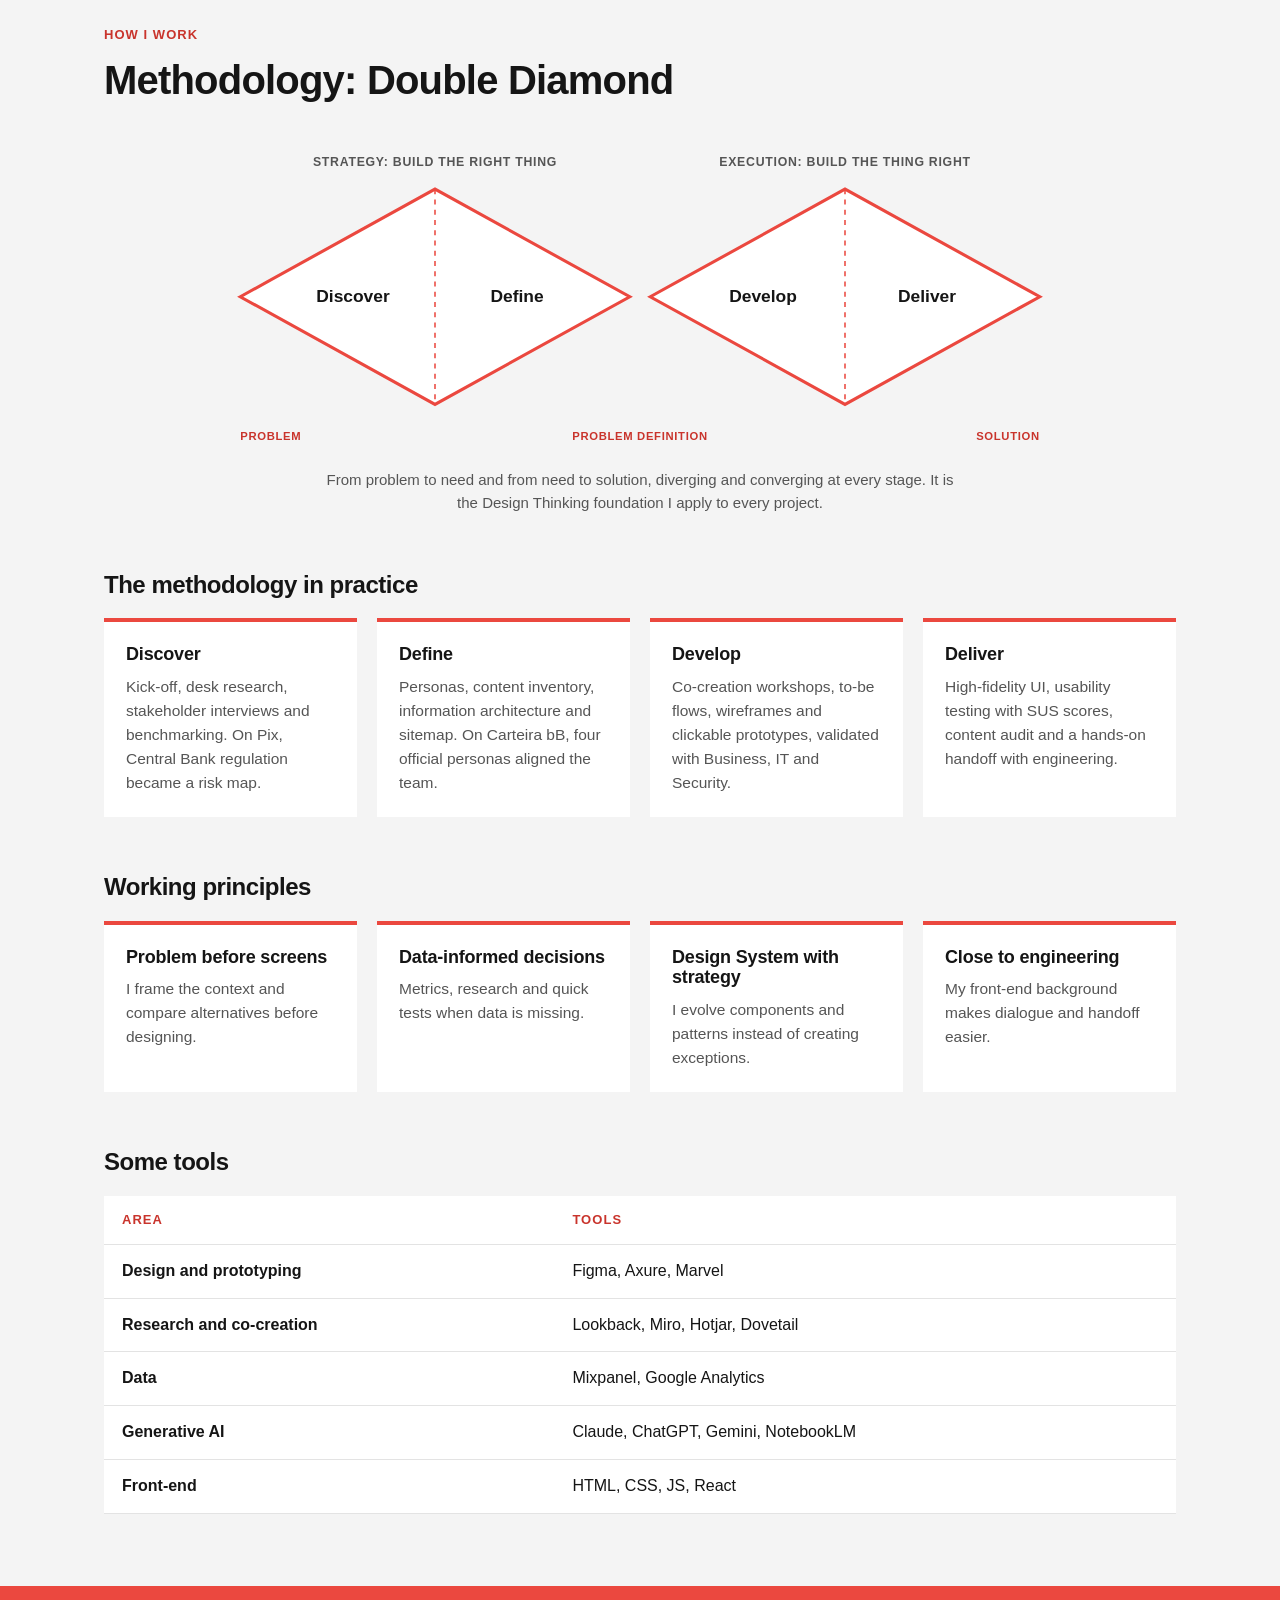
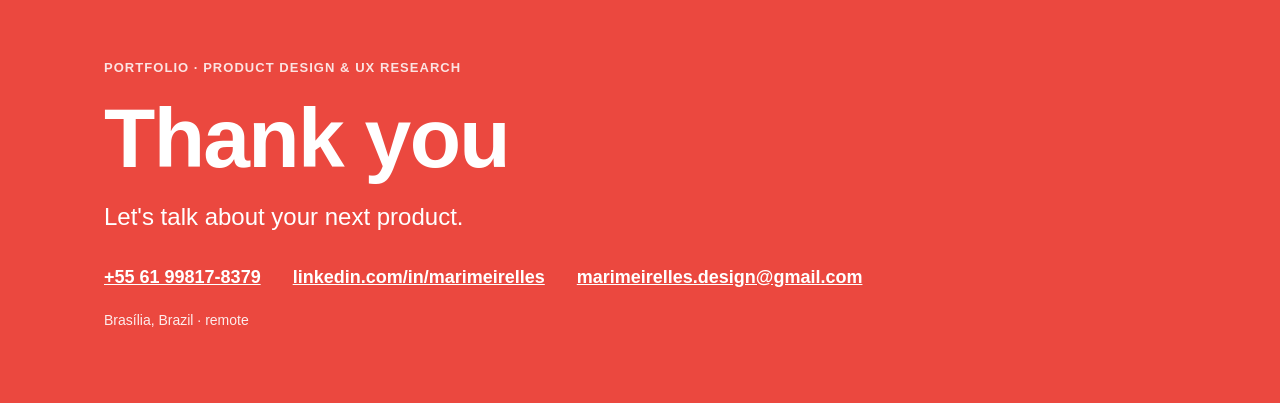
==== commit b4166167: "Adiciona solução, decisões-chave e resultados separados ao case Carteira bB Co-Authored-By: Claude O" ====
--- a/en/index.html
+++ b/en/index.html
@@ -58,7 +58,7 @@
 <p class="num">CASE 3 · BANCO DO BRASIL · 2019</p>
 <h3>Strategic Design in Fintech</h3><p class="sub">How Designing Banco do Brasil's Digital Wallet Connected Business and Engineering</p></a>
 <ul class="tags"><li>Discovery</li><li>UX Research</li><li>Information architecture</li><li>Facilitation</li></ul>
-<dl class="mini"><div><dt>2 Months</dt><dd>Designing flows and business rules in Discovery</dd></div><div><dt>+15</dt><dd>Stakeholders and developers engaged through personas</dd></div><div><dt>+10 Areas</dt><dd>Working together on a single product</dd></div></dl>
+<dl class="mini"><div><dt>5 flows</dt><dd>Critical flows, designed in Discovery and launched in the app stores</dd></div><div><dt>2 Months</dt><dd>Designing flows and business rules in Discovery</dd></div><div><dt>+10 Areas</dt><dd>Working together on a single product</dd></div></dl>
 <a class="btn" href="carteira-bb.html">View case <span aria-hidden="true">→</span></a></article><article class="case-card"><a href="certificamed.html" aria-label="View case: How telemedicine research revealed that credibility is part of the product">
 <div class="shot"><img src="../img/certificamed-pesquisa-com-medicos.png" alt="" loading="lazy" width="964" height="552"></div>
 <p class="num">CASE 4 · CERTIFICAMED · 2020-2021</p>
--- a/style.css
+++ b/style.css
@@ -74,6 +74,14 @@
 .grid4{display:grid;grid-template-columns:repeat(4,1fr);gap:20px}
 .grid2{display:grid;grid-template-columns:repeat(2,1fr);gap:20px}
 .card{background:#fff;padding:22px;border-top:4px solid var(--red)}
+.grid3{display:grid;grid-template-columns:repeat(3,1fr);gap:20px}
+.card.dec dl{margin:0;display:grid;gap:12px}
+.card.dec dt{font-size:12px;font-weight:700;letter-spacing:.06em;text-transform:uppercase;color:var(--red-d)}
+.card.dec dd{margin:2px 0 0;color:var(--mut);font-size:15px}
+.card.dec h3{font-size:19px;margin-bottom:16px}
+.sol .block.first{border-top:0;padding-top:0}
+.sol .prose p{font-size:18px}
+.h3.sub0{margin-top:0}
 .card.line{border:1px solid var(--line);border-top:4px solid var(--red)}
 .card h3,.card h4{font-size:18px;margin-bottom:10px;letter-spacing:-.01em}
 .card p{margin:0;color:var(--mut);font-size:15.5px}
@@ -131,6 +139,7 @@
 @media (min-width:1100px){.about li{white-space:nowrap}}
 @media (max-width:900px){
 .two,.split,.block,.hero-grid{grid-template-columns:1fr}
+.grid3{grid-template-columns:1fr}
 .photo{max-width:260px;grid-row:1}
 .meta{position:static;grid-template-columns:1fr 1fr}
 .cases{grid-template-columns:1fr}
@@ -141,7 +150,7 @@
 }
 @media (max-width:560px){
 body{font-size:16px}
-.nums,.metrics,.grid2,.grid4,.figs.solo.duo,.tldr-grid{grid-template-columns:1fr}
+.nums,.metrics,.grid2,.grid3,.grid4,.figs.solo.duo,.tldr-grid{grid-template-columns:1fr}
 .logos{grid-template-columns:repeat(2,1fr)}
 .timeline{grid-template-columns:1fr 1fr}
 .hero{padding:56px 0}
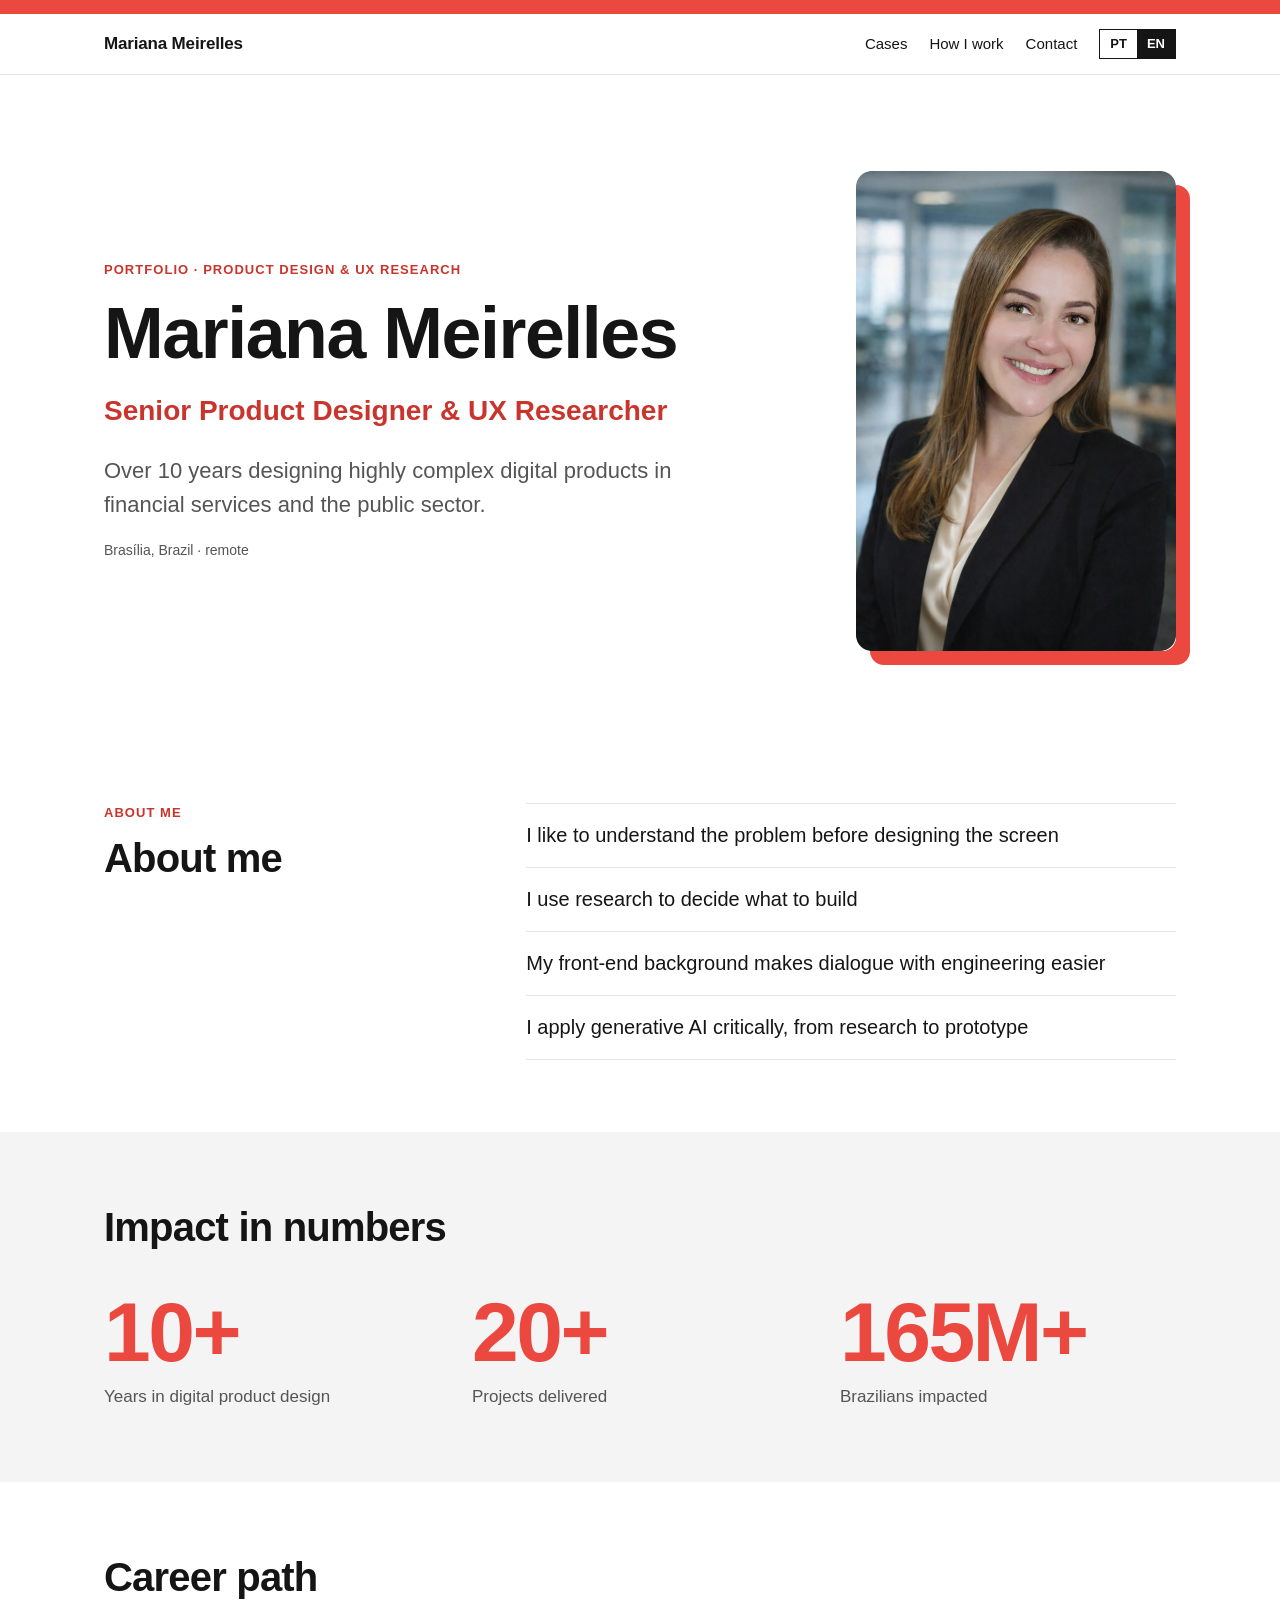
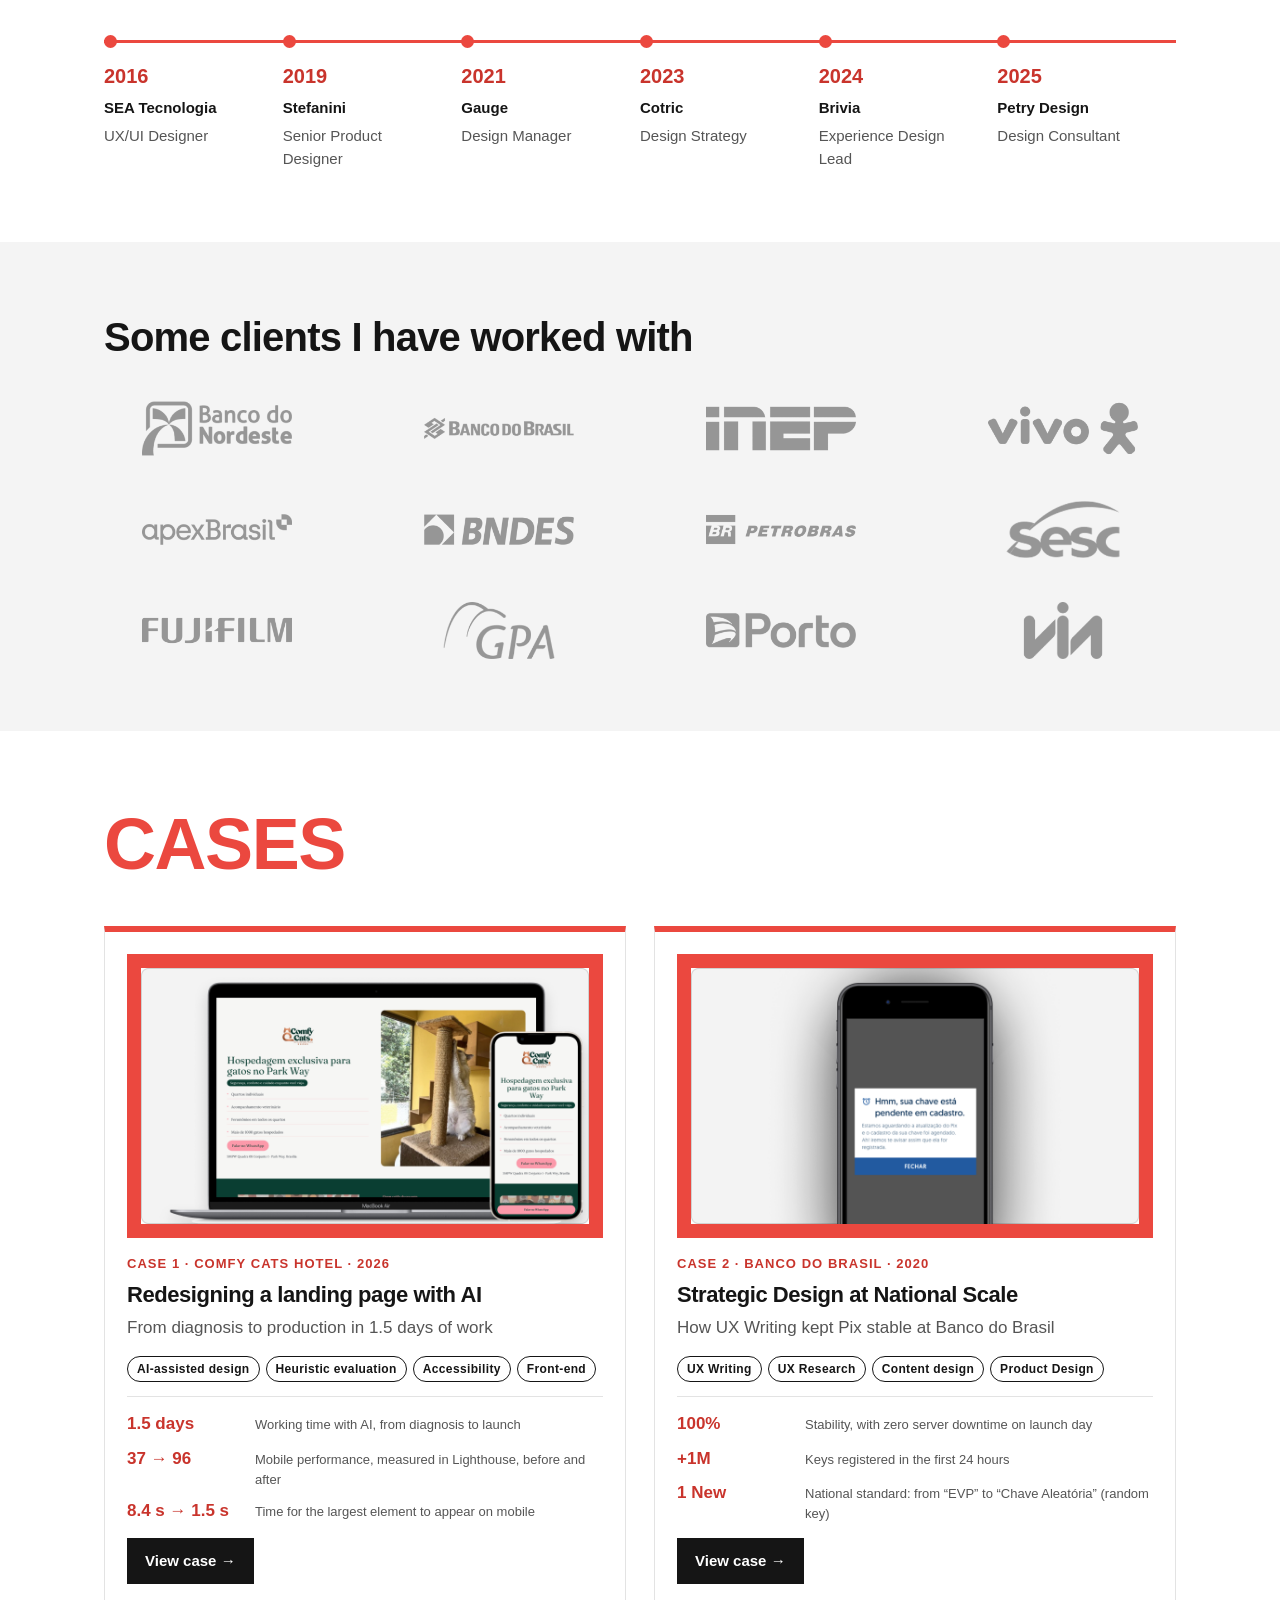
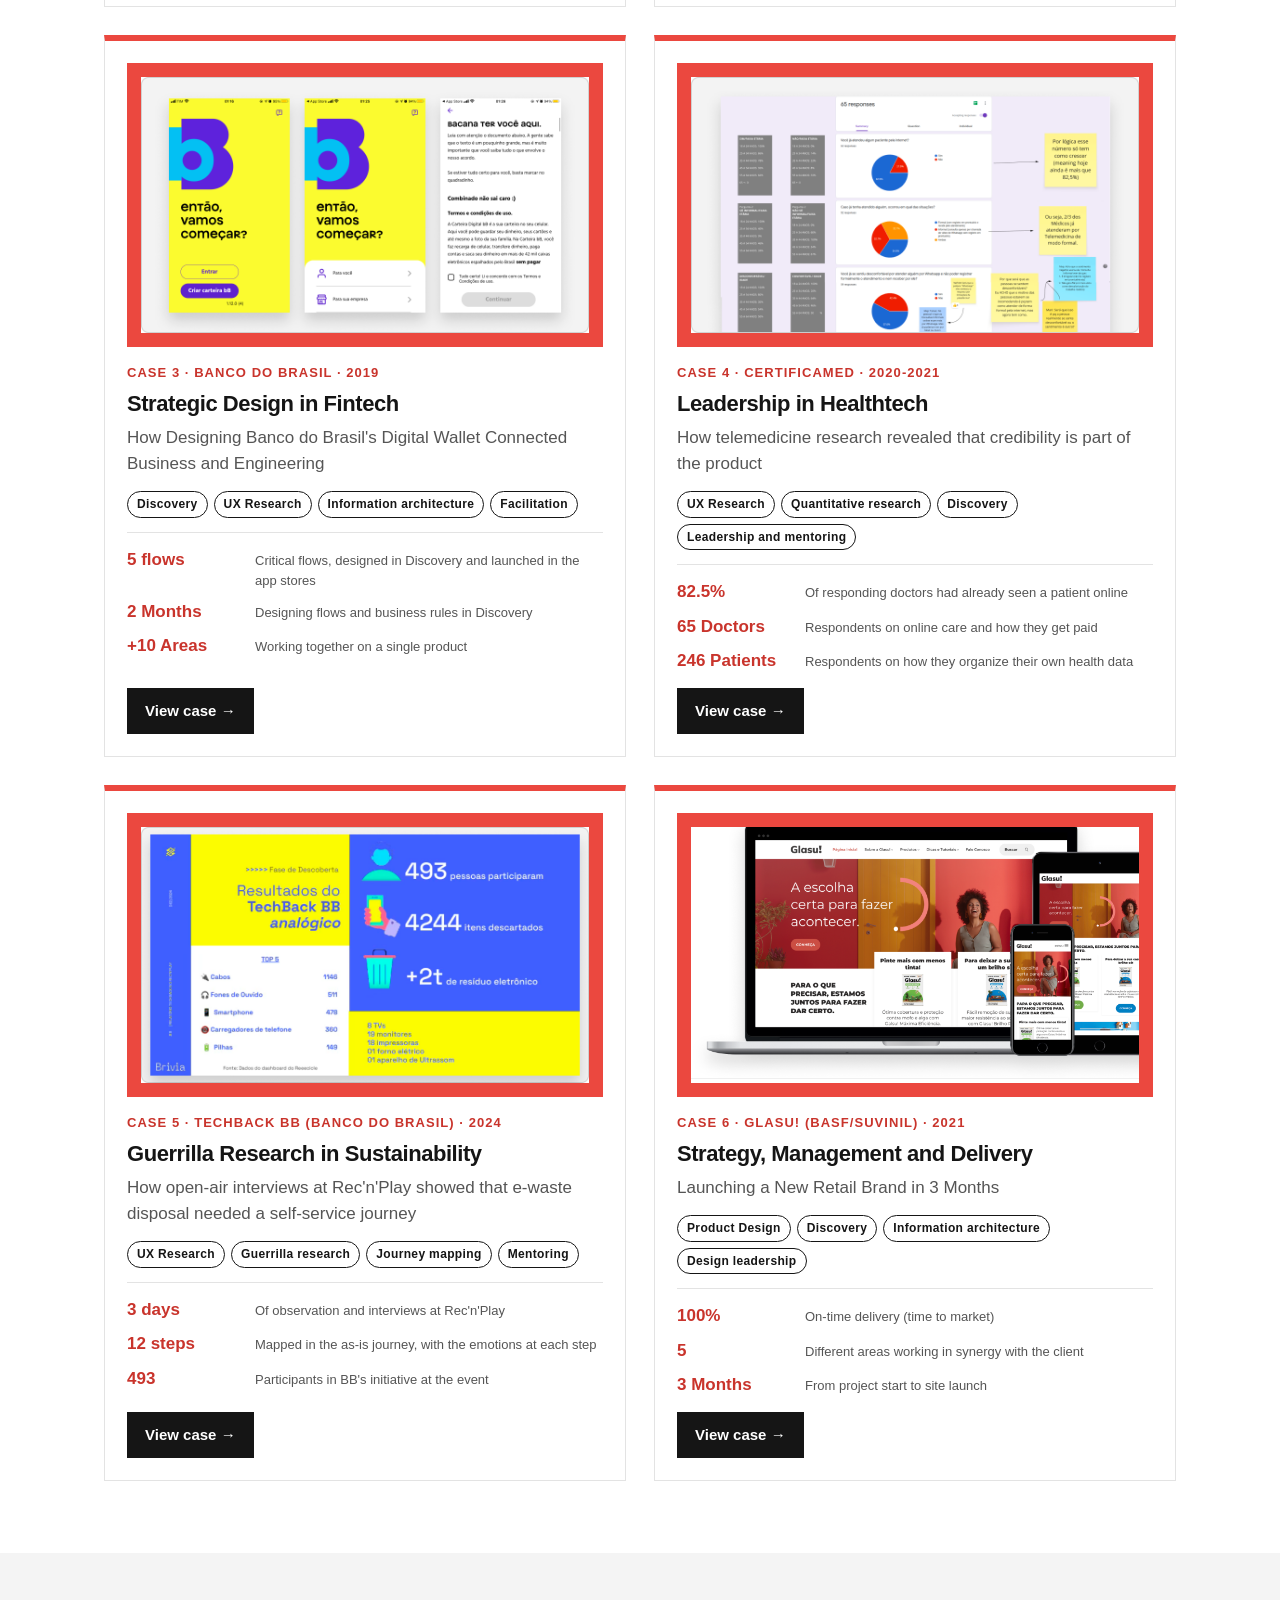
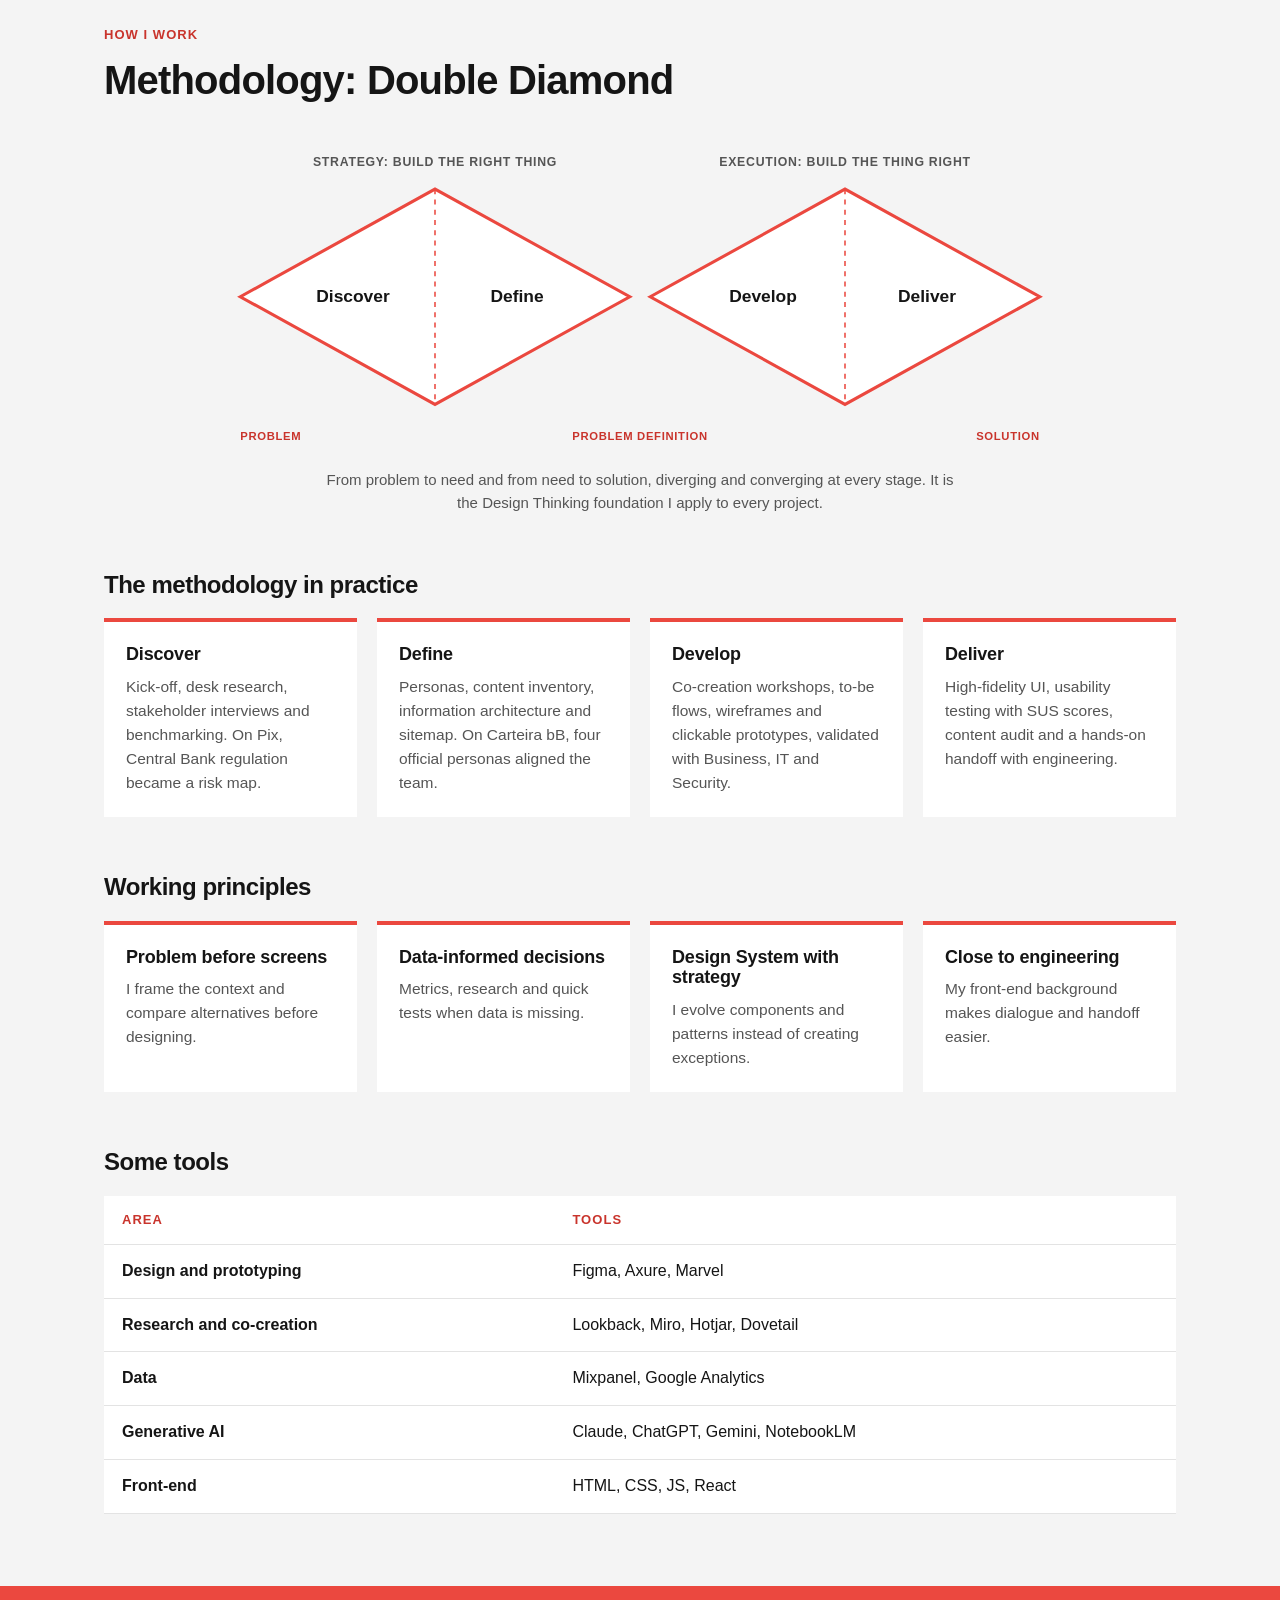
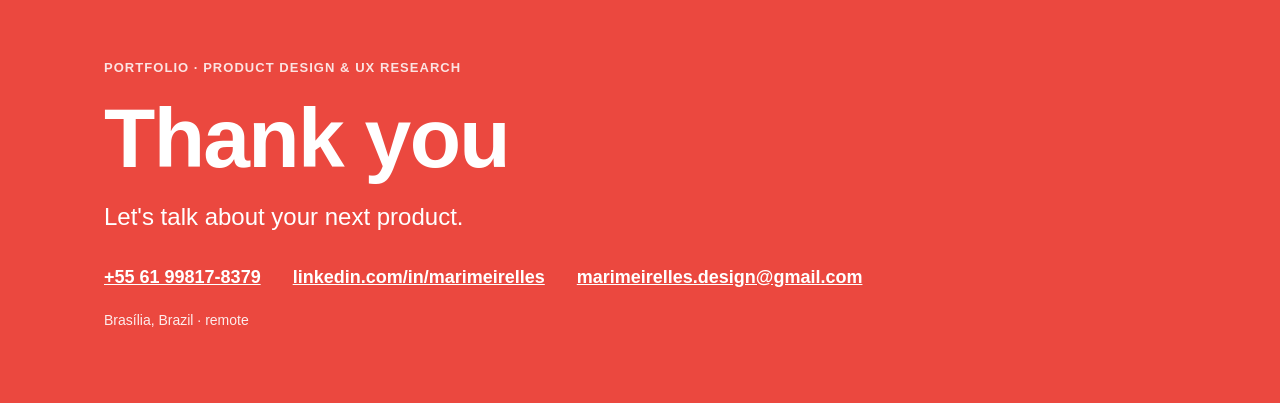
==== commit ad857d69: "Adiciona solução, decisões-chave e resultados separados aos demais cases Co-Authored-By: Claude Opus" ====
--- a/en/index.html
+++ b/en/index.html
@@ -70,7 +70,7 @@
 <p class="num">CASE 5 · TECHBACK BB (BANCO DO BRASIL) · 2024</p>
 <h3>Guerrilla Research in Sustainability</h3><p class="sub">How open-air interviews at Rec'n'Play showed that e-waste disposal needed a self-service journey</p></a>
 <ul class="tags"><li>UX Research</li><li>Guerrilla research</li><li>Journey mapping</li><li>Mentoring</li></ul>
-<dl class="mini"><div><dt>493</dt><dd>Participants in the analog TechBack at Rec'n'Play</dd></div><div><dt>4,244</dt><dd>E-waste items discarded</dd></div><div><dt>+2 t</dt><dd>Of e-waste collected</dd></div></dl>
+<dl class="mini"><div><dt>3 days</dt><dd>Of observation and interviews at Rec'n'Play</dd></div><div><dt>12 steps</dt><dd>Mapped in the as-is journey, with the emotions at each step</dd></div><div><dt>493</dt><dd>Participants in BB's initiative at the event</dd></div></dl>
 <a class="btn" href="techback-bb.html">View case <span aria-hidden="true">→</span></a></article><article class="case-card"><a href="glasu.html" aria-label="View case: Launching a New Retail Brand in 3 Months">
 <div class="shot"><img src="../img/glasu-capa.png" alt="" loading="lazy" width="964" height="552"></div>
 <p class="num">CASE 6 · GLASU! (BASF/SUVINIL) · 2021</p>
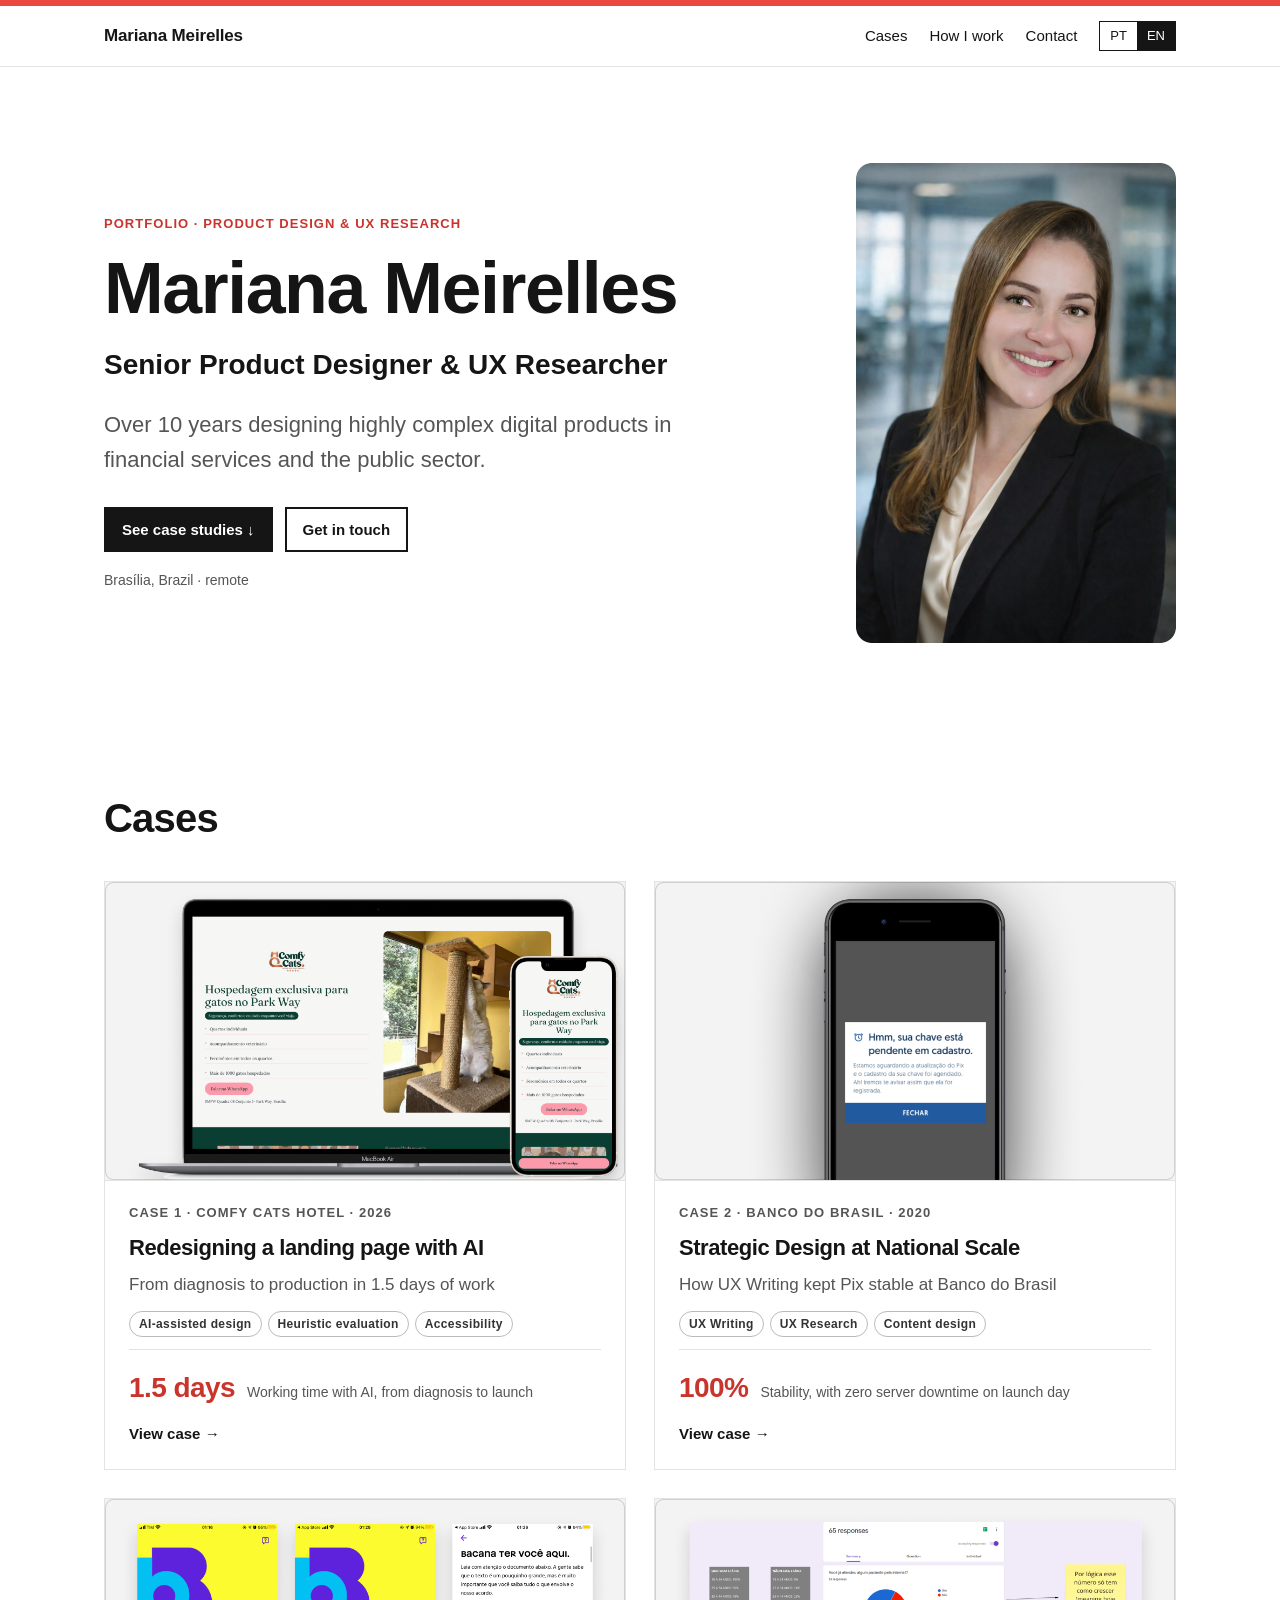
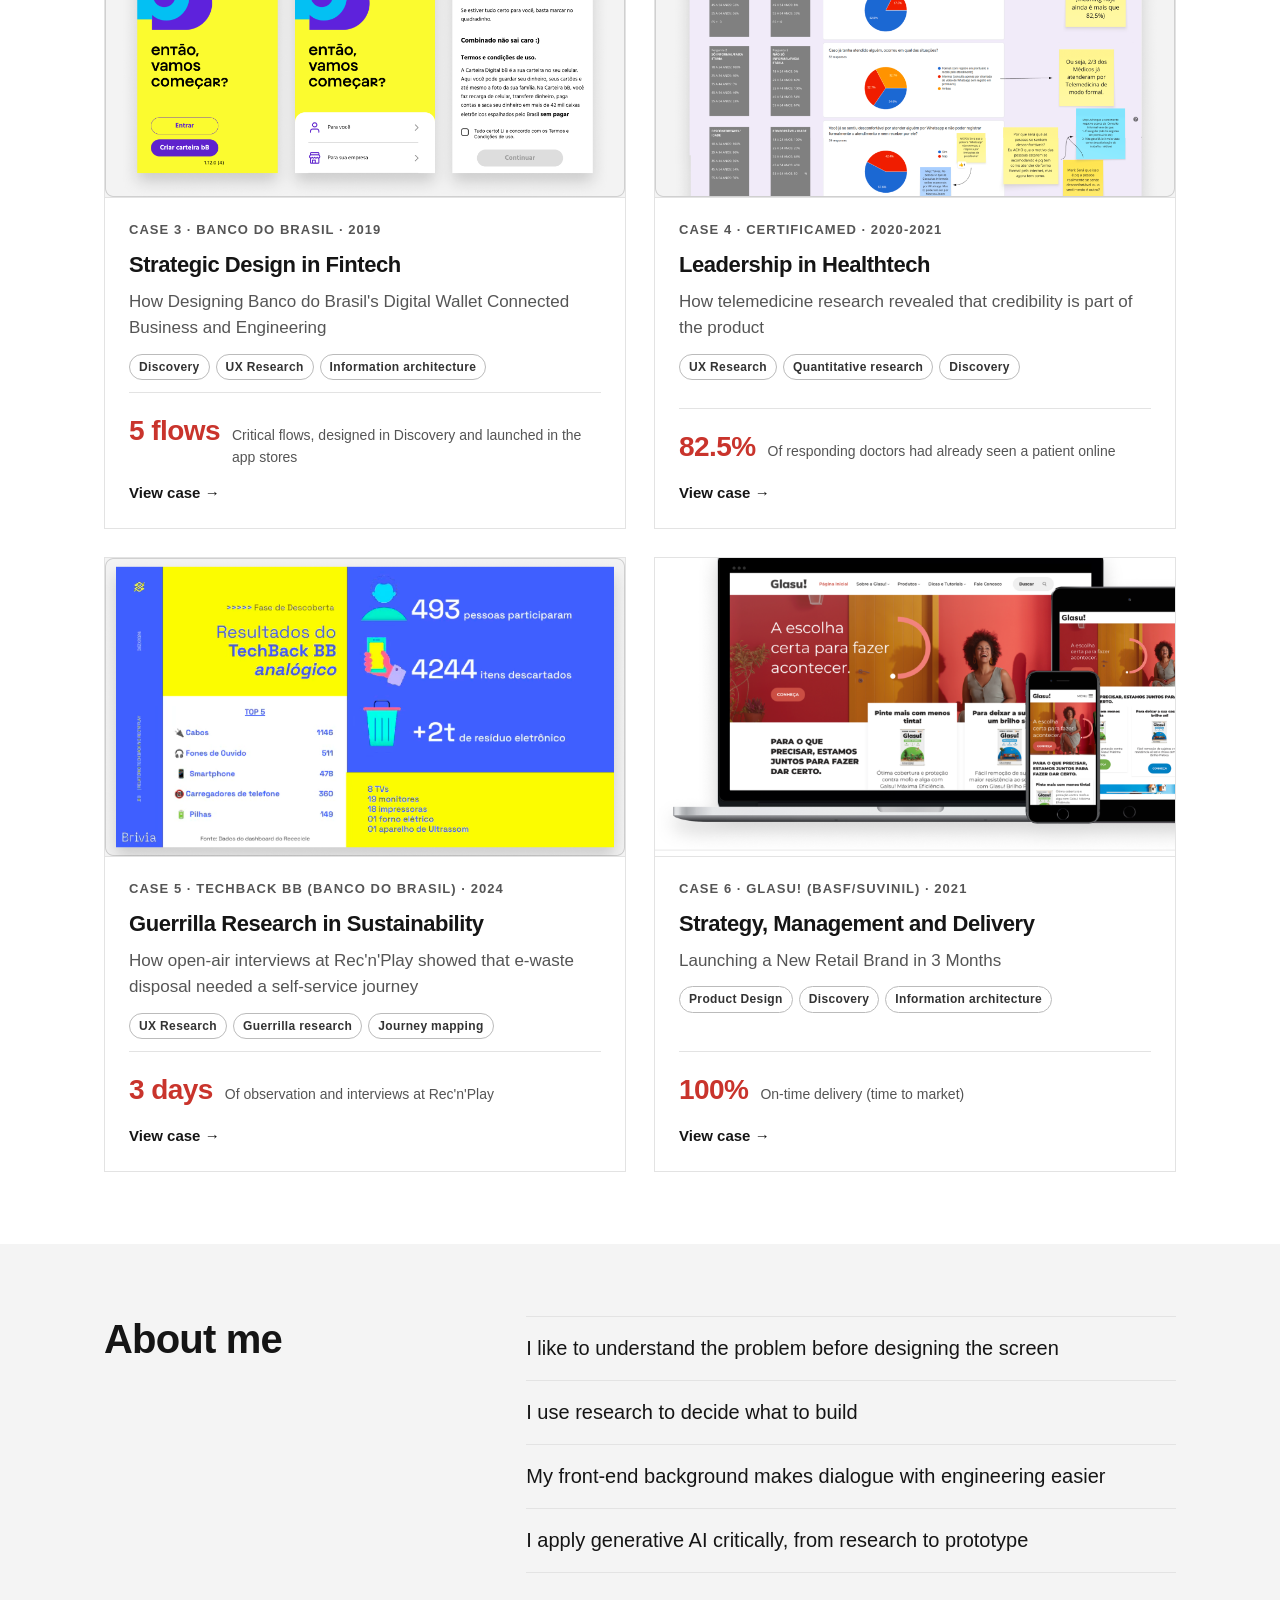
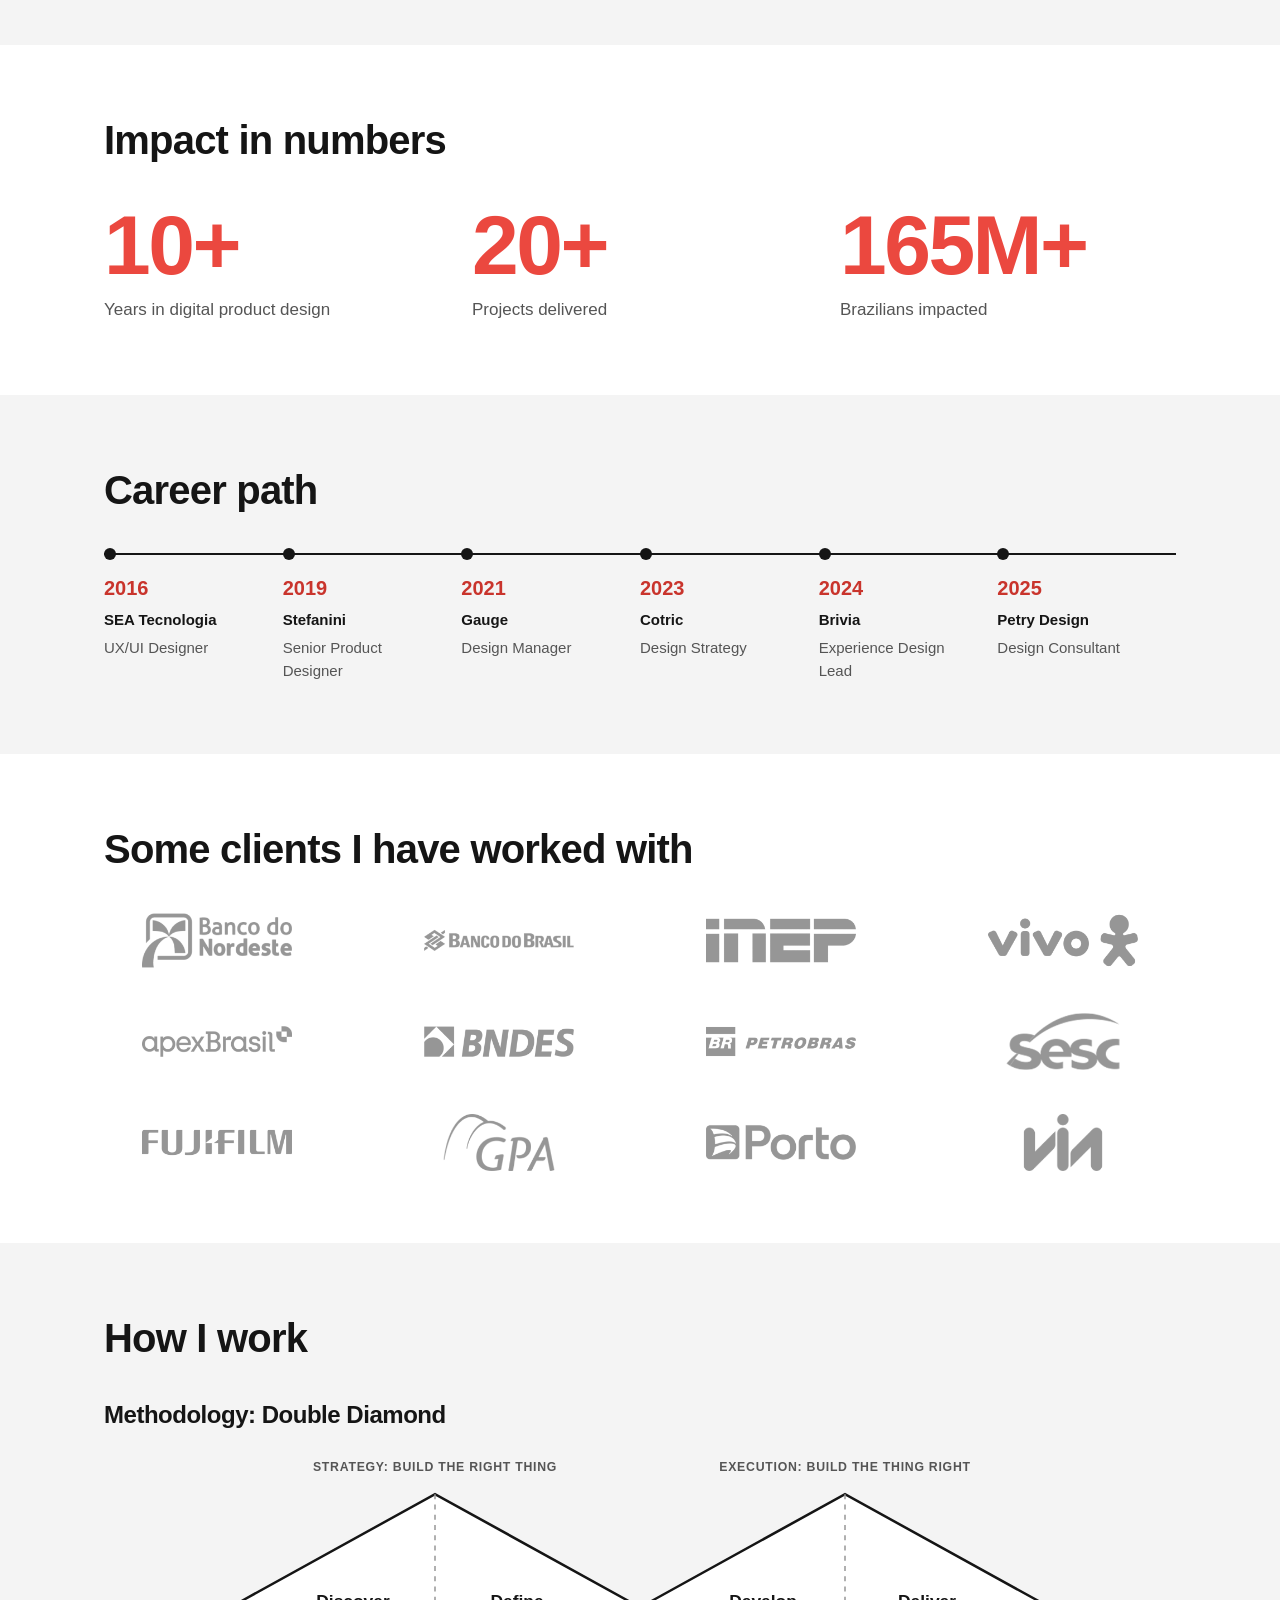
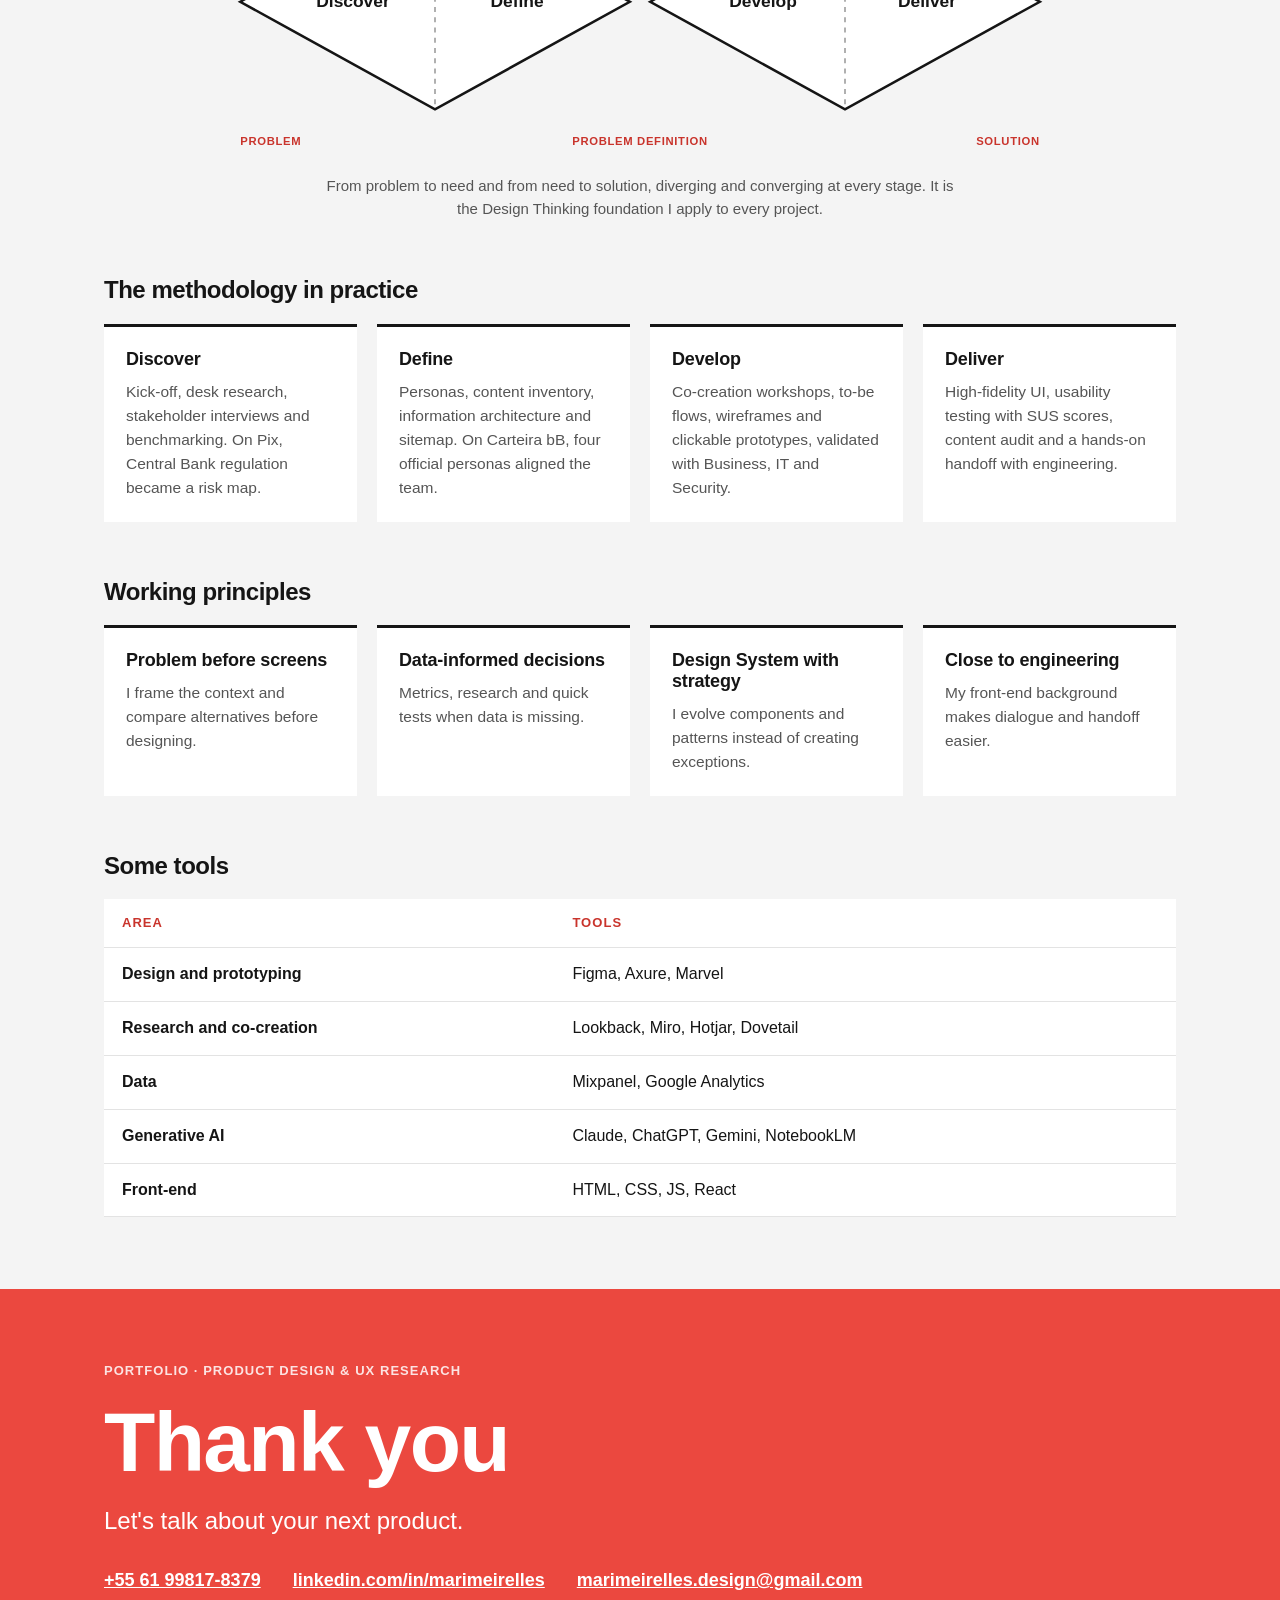
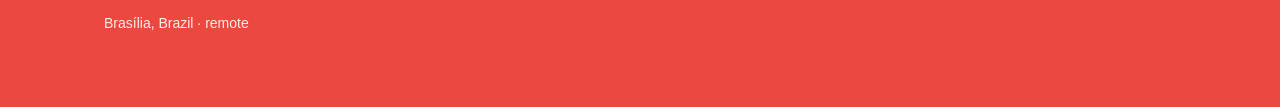
==== commit 2ad40bb8: "Refina a UI: cases após o hero, cards mais leves, índice nos cases, imagens ampliadas e menu no celu" ====
--- a/en/index.html
+++ b/en/index.html
@@ -5,6 +5,9 @@
 <meta name="viewport" content="width=device-width, initial-scale=1">
 <title>Mariana Meirelles · Senior Product Designer &amp; UX Researcher</title>
 <meta name="description" content="Portfolio of Mariana Meirelles, Senior Product Designer and UX Researcher: Comfy Cats Hotel, Pix, Carteira bB, CertificaMed, TechBack BB and Glasu! case studies.">
+<link rel="canonical" href="https://marimeirelles.github.io/works/en/">
+<link rel="alternate" hreflang="pt-BR" href="https://marimeirelles.github.io/works/">
+<link rel="alternate" hreflang="en" href="https://marimeirelles.github.io/works/en/">
 <link rel="icon" type="image/png" href="../favicon.png">
 <link rel="apple-touch-icon" href="../favicon.png">
 <meta property="og:type" content="website">
@@ -19,13 +22,20 @@
 <meta name="twitter:card" content="summary_large_image">
 <meta name="twitter:image" content="https://marimeirelles.github.io/works/img/og-en.png">
 <link rel="stylesheet" href="../style.css">
+<script src="../site.js" defer></script>
+<script async src="https://www.googletagmanager.com/gtag/js?id=G-E2VLYBCHG3"></script>
+<script>window.dataLayer=window.dataLayer||[];function gtag(){dataLayer.push(arguments);}gtag('js',new Date());gtag('config','G-E2VLYBCHG3');</script>
+<script>(function(h,o,t,j,a,r){h.hj=h.hj||function(){(h.hj.q=h.hj.q||[]).push(arguments)};h._hjSettings={hjid:6856077,hjsv:6};a=o.getElementsByTagName('head')[0];r=o.createElement('script');r.async=1;r.src=t+h._hjSettings.hjid+j+h._hjSettings.hjsv;a.appendChild(r);})(window,document,'https://static.hotjar.com/c/hotjar-','.js?sv=');</script>
+<script src="../analytics.js" defer></script>
+
 </head>
 <body>
 <a class="skip" href="#main">Skip to content</a>
 <header class="top"><div class="wrap bar">
 <a class="brand" href="index.html">Mariana Meirelles</a>
 <nav aria-label="Main">
-<a href="index.html#cases">Cases</a><a href="index.html#como">How I work</a><a href="index.html#contato">Contact</a>
+<span class="links"><a href="index.html#cases">Cases</a><a href="index.html#como">How I work</a><a href="index.html#contato">Contact</a></span>
+<details class="mnav"><summary>Menu</summary><div><a href="index.html#cases">Cases</a><a href="index.html#como">How I work</a><a href="index.html#contato">Contact</a></div></details>
 <span class="lang"><a href="../index.html" lang="pt" >PT</a><a href="index.html" lang="en" aria-current="true">EN</a></span>
 </nav></div></header>
 <main id="main">
@@ -34,52 +44,54 @@
 <h1>Mariana Meirelles</h1>
 <p class="role">Senior Product Designer & UX Researcher</p>
 <p class="lead">Over 10 years designing highly complex digital products in financial services and the public sector.</p>
+<div class="ctas"><a class="btn" href="#cases">See case studies <span aria-hidden="true">↓</span></a><a class="btn ghost" href="#contato">Get in touch</a></div>
 <p class="loc">Brasília, Brazil · remote</p>
 </div><img class="photo" src="../img/foto-mariana.jpg" alt="Photo of Mariana Meirelles" width="640" height="960">
 </div></section>
-<section class="sec"><div class="wrap two"><div><p class="kicker">ABOUT ME</p><h2>About me</h2></div><ul class="about"><li>I like to understand the problem before designing the screen</li><li>I use research to decide what to build</li><li>My front-end background makes dialogue with engineering easier</li><li>I apply generative AI critically, from research to prototype</li></ul></div></section>
-<section class="sec gray"><div class="wrap"><h2>Impact in numbers</h2><div class="nums"><div><strong>10+</strong><span>Years in digital product design</span></div><div><strong>20+</strong><span>Projects delivered</span></div><div><strong>165M+</strong><span>Brazilians impacted</span></div></div></div></section>
-<section class="sec"><div class="wrap"><h2>Career path</h2><ol class="timeline"><li><span class="yr">2016</span><strong>SEA Tecnologia</strong><span>UX/UI Designer</span></li><li><span class="yr">2019</span><strong>Stefanini</strong><span>Senior Product Designer</span></li><li><span class="yr">2021</span><strong>Gauge</strong><span>Design Manager</span></li><li><span class="yr">2023</span><strong>Cotric</strong><span>Design Strategy</span></li><li><span class="yr">2024</span><strong>Brivia</strong><span>Experience Design Lead</span></li><li><span class="yr">2025</span><strong>Petry Design</strong><span>Design Consultant</span></li></ol></div></section>
-<section class="sec gray"><div class="wrap"><h2>Some clients I have worked with</h2><ul class="logos"><li><img src="../img/logos/banco-nordeste.png" alt="Banco do Nordeste" loading="lazy" width="538" height="204"></li><li><img src="../img/logos/bb.png" alt="Banco do Brasil" loading="lazy" width="538" height="204"></li><li><img src="../img/logos/inep.png" alt="Inep" loading="lazy" width="538" height="204"></li><li><img src="../img/logos/vivo.png" alt="Vivo" loading="lazy" width="538" height="204"></li><li><img src="../img/logos/apex-brasil.png" alt="ApexBrasil" loading="lazy" width="538" height="204"></li><li><img src="../img/logos/bndes.png" alt="BNDES" loading="lazy" width="538" height="204"></li><li><img src="../img/logos/petrobras.png" alt="Petrobras" loading="lazy" width="538" height="204"></li><li><img src="../img/logos/sesc.png" alt="Sesc" loading="lazy" width="538" height="204"></li><li><img src="../img/logos/fujifilm.png" alt="Fujifilm" loading="lazy" width="538" height="204"></li><li><img src="../img/logos/gpa.png" alt="GPA" loading="lazy" width="538" height="204"></li><li><img src="../img/logos/porto.png" alt="Porto" loading="lazy" width="538" height="204"></li><li><img src="../img/logos/via.png" alt="Via" loading="lazy" width="538" height="204"></li></ul></div></section>
-<section class="sec" id="cases"><div class="wrap"><h2 class="big">CASES</h2><div class="cases"><article class="case-card"><a href="comfy-cats-hotel.html" aria-label="View case: From diagnosis to production in 1.5 days of work">
+<section class="sec" id="cases"><div class="wrap"><h2>Cases</h2><div class="cases"><a class="case-card" href="comfy-cats-hotel.html">
 <div class="shot"><img src="../img/comfy-mockups.png" alt="" loading="lazy" width="964" height="552"></div>
-<p class="num">CASE 1 · COMFY CATS HOTEL · 2026</p>
-<h3>Redesigning a landing page with AI</h3><p class="sub">From diagnosis to production in 1.5 days of work</p></a>
-<ul class="tags"><li>AI-assisted design</li><li>Heuristic evaluation</li><li>Accessibility</li><li>Front-end</li></ul>
-<dl class="mini"><div><dt>1.5 days</dt><dd>Working time with AI, from diagnosis to launch</dd></div><div><dt>37 → 96</dt><dd>Mobile performance, measured in Lighthouse, before and after</dd></div><div><dt>8.4 s → 1.5 s</dt><dd>Time for the largest element to appear on mobile</dd></div></dl>
-<a class="btn" href="comfy-cats-hotel.html">View case <span aria-hidden="true">→</span></a></article><article class="case-card"><a href="pix.html" aria-label="View case: How UX Writing kept Pix stable at Banco do Brasil">
+<div class="cbody"><p class="num">CASE 1 · COMFY CATS HOTEL · 2026</p>
+<h3>Redesigning a landing page with AI</h3><p class="sub">From diagnosis to production in 1.5 days of work</p>
+<ul class="tags"><li>AI-assisted design</li><li>Heuristic evaluation</li><li>Accessibility</li></ul>
+<p class="hl"><strong>1.5 days</strong><span>Working time with AI, from diagnosis to launch</span></p>
+<span class="more">View case <span aria-hidden="true">→</span></span></div></a><a class="case-card" href="pix.html">
 <div class="shot"><img src="../img/pix-mensagem-chave-pendente.png" alt="" loading="lazy" width="964" height="552"></div>
-<p class="num">CASE 2 · BANCO DO BRASIL · 2020</p>
-<h3>Strategic Design at National Scale</h3><p class="sub">How UX Writing kept Pix stable at Banco do Brasil</p></a>
-<ul class="tags"><li>UX Writing</li><li>UX Research</li><li>Content design</li><li>Product Design</li></ul>
-<dl class="mini"><div><dt>100%</dt><dd>Stability, with zero server downtime on launch day</dd></div><div><dt>+1M</dt><dd>Keys registered in the first 24 hours</dd></div><div><dt>1 New</dt><dd>National standard: from “EVP” to “Chave Aleatória” (random key)</dd></div></dl>
-<a class="btn" href="pix.html">View case <span aria-hidden="true">→</span></a></article><article class="case-card"><a href="carteira-bb.html" aria-label="View case: How Designing Banco do Brasil&#x27;s Digital Wallet Connected Business and Engineering">
+<div class="cbody"><p class="num">CASE 2 · BANCO DO BRASIL · 2020</p>
+<h3>Strategic Design at National Scale</h3><p class="sub">How UX Writing kept Pix stable at Banco do Brasil</p>
+<ul class="tags"><li>UX Writing</li><li>UX Research</li><li>Content design</li></ul>
+<p class="hl"><strong>100%</strong><span>Stability, with zero server downtime on launch day</span></p>
+<span class="more">View case <span aria-hidden="true">→</span></span></div></a><a class="case-card" href="carteira-bb.html">
 <div class="shot"><img src="../img/carteira-layout-onboarding.png" alt="" loading="lazy" width="964" height="552"></div>
-<p class="num">CASE 3 · BANCO DO BRASIL · 2019</p>
-<h3>Strategic Design in Fintech</h3><p class="sub">How Designing Banco do Brasil's Digital Wallet Connected Business and Engineering</p></a>
-<ul class="tags"><li>Discovery</li><li>UX Research</li><li>Information architecture</li><li>Facilitation</li></ul>
-<dl class="mini"><div><dt>5 flows</dt><dd>Critical flows, designed in Discovery and launched in the app stores</dd></div><div><dt>2 Months</dt><dd>Designing flows and business rules in Discovery</dd></div><div><dt>+10 Areas</dt><dd>Working together on a single product</dd></div></dl>
-<a class="btn" href="carteira-bb.html">View case <span aria-hidden="true">→</span></a></article><article class="case-card"><a href="certificamed.html" aria-label="View case: How telemedicine research revealed that credibility is part of the product">
+<div class="cbody"><p class="num">CASE 3 · BANCO DO BRASIL · 2019</p>
+<h3>Strategic Design in Fintech</h3><p class="sub">How Designing Banco do Brasil's Digital Wallet Connected Business and Engineering</p>
+<ul class="tags"><li>Discovery</li><li>UX Research</li><li>Information architecture</li></ul>
+<p class="hl"><strong>5 flows</strong><span>Critical flows, designed in Discovery and launched in the app stores</span></p>
+<span class="more">View case <span aria-hidden="true">→</span></span></div></a><a class="case-card" href="certificamed.html">
 <div class="shot"><img src="../img/certificamed-pesquisa-com-medicos.png" alt="" loading="lazy" width="964" height="552"></div>
-<p class="num">CASE 4 · CERTIFICAMED · 2020-2021</p>
-<h3>Leadership in Healthtech</h3><p class="sub">How telemedicine research revealed that credibility is part of the product</p></a>
-<ul class="tags"><li>UX Research</li><li>Quantitative research</li><li>Discovery</li><li>Leadership and mentoring</li></ul>
-<dl class="mini"><div><dt>82.5%</dt><dd>Of responding doctors had already seen a patient online</dd></div><div><dt>65 Doctors</dt><dd>Respondents on online care and how they get paid</dd></div><div><dt>246 Patients</dt><dd>Respondents on how they organize their own health data</dd></div></dl>
-<a class="btn" href="certificamed.html">View case <span aria-hidden="true">→</span></a></article><article class="case-card"><a href="techback-bb.html" aria-label="View case: How open-air interviews at Rec&#x27;n&#x27;Play showed that e-waste disposal needed a self-service journey">
+<div class="cbody"><p class="num">CASE 4 · CERTIFICAMED · 2020-2021</p>
+<h3>Leadership in Healthtech</h3><p class="sub">How telemedicine research revealed that credibility is part of the product</p>
+<ul class="tags"><li>UX Research</li><li>Quantitative research</li><li>Discovery</li></ul>
+<p class="hl"><strong>82.5%</strong><span>Of responding doctors had already seen a patient online</span></p>
+<span class="more">View case <span aria-hidden="true">→</span></span></div></a><a class="case-card" href="techback-bb.html">
 <div class="shot"><img src="../img/techback-resultados.png" alt="" loading="lazy" width="964" height="552"></div>
-<p class="num">CASE 5 · TECHBACK BB (BANCO DO BRASIL) · 2024</p>
-<h3>Guerrilla Research in Sustainability</h3><p class="sub">How open-air interviews at Rec'n'Play showed that e-waste disposal needed a self-service journey</p></a>
-<ul class="tags"><li>UX Research</li><li>Guerrilla research</li><li>Journey mapping</li><li>Mentoring</li></ul>
-<dl class="mini"><div><dt>3 days</dt><dd>Of observation and interviews at Rec'n'Play</dd></div><div><dt>12 steps</dt><dd>Mapped in the as-is journey, with the emotions at each step</dd></div><div><dt>493</dt><dd>Participants in BB's initiative at the event</dd></div></dl>
-<a class="btn" href="techback-bb.html">View case <span aria-hidden="true">→</span></a></article><article class="case-card"><a href="glasu.html" aria-label="View case: Launching a New Retail Brand in 3 Months">
+<div class="cbody"><p class="num">CASE 5 · TECHBACK BB (BANCO DO BRASIL) · 2024</p>
+<h3>Guerrilla Research in Sustainability</h3><p class="sub">How open-air interviews at Rec'n'Play showed that e-waste disposal needed a self-service journey</p>
+<ul class="tags"><li>UX Research</li><li>Guerrilla research</li><li>Journey mapping</li></ul>
+<p class="hl"><strong>3 days</strong><span>Of observation and interviews at Rec'n'Play</span></p>
+<span class="more">View case <span aria-hidden="true">→</span></span></div></a><a class="case-card" href="glasu.html">
 <div class="shot"><img src="../img/glasu-capa.png" alt="" loading="lazy" width="964" height="552"></div>
-<p class="num">CASE 6 · GLASU! (BASF/SUVINIL) · 2021</p>
-<h3>Strategy, Management and Delivery</h3><p class="sub">Launching a New Retail Brand in 3 Months</p></a>
-<ul class="tags"><li>Product Design</li><li>Discovery</li><li>Information architecture</li><li>Design leadership</li></ul>
-<dl class="mini"><div><dt>100%</dt><dd>On-time delivery (time to market)</dd></div><div><dt>5</dt><dd>Different areas working in synergy with the client</dd></div><div><dt>3 Months</dt><dd>From project start to site launch</dd></div></dl>
-<a class="btn" href="glasu.html">View case <span aria-hidden="true">→</span></a></article></div></div></section>
+<div class="cbody"><p class="num">CASE 6 · GLASU! (BASF/SUVINIL) · 2021</p>
+<h3>Strategy, Management and Delivery</h3><p class="sub">Launching a New Retail Brand in 3 Months</p>
+<ul class="tags"><li>Product Design</li><li>Discovery</li><li>Information architecture</li></ul>
+<p class="hl"><strong>100%</strong><span>On-time delivery (time to market)</span></p>
+<span class="more">View case <span aria-hidden="true">→</span></span></div></a></div></div></section>
+<section class="sec gray"><div class="wrap two"><h2>About me</h2><ul class="about"><li>I like to understand the problem before designing the screen</li><li>I use research to decide what to build</li><li>My front-end background makes dialogue with engineering easier</li><li>I apply generative AI critically, from research to prototype</li></ul></div></section>
+<section class="sec"><div class="wrap"><h2>Impact in numbers</h2><div class="nums"><div><strong>10+</strong><span>Years in digital product design</span></div><div><strong>20+</strong><span>Projects delivered</span></div><div><strong>165M+</strong><span>Brazilians impacted</span></div></div></div></section>
+<section class="sec gray"><div class="wrap"><h2>Career path</h2><ol class="timeline"><li><span class="yr">2016</span><strong>SEA Tecnologia</strong><span>UX/UI Designer</span></li><li><span class="yr">2019</span><strong>Stefanini</strong><span>Senior Product Designer</span></li><li><span class="yr">2021</span><strong>Gauge</strong><span>Design Manager</span></li><li><span class="yr">2023</span><strong>Cotric</strong><span>Design Strategy</span></li><li><span class="yr">2024</span><strong>Brivia</strong><span>Experience Design Lead</span></li><li><span class="yr">2025</span><strong>Petry Design</strong><span>Design Consultant</span></li></ol></div></section>
+<section class="sec"><div class="wrap"><h2>Some clients I have worked with</h2><ul class="logos"><li><img src="../img/logos/banco-nordeste.png" alt="Banco do Nordeste" loading="lazy" width="538" height="204"></li><li><img src="../img/logos/bb.png" alt="Banco do Brasil" loading="lazy" width="538" height="204"></li><li><img src="../img/logos/inep.png" alt="Inep" loading="lazy" width="538" height="204"></li><li><img src="../img/logos/vivo.png" alt="Vivo" loading="lazy" width="538" height="204"></li><li><img src="../img/logos/apex-brasil.png" alt="ApexBrasil" loading="lazy" width="538" height="204"></li><li><img src="../img/logos/bndes.png" alt="BNDES" loading="lazy" width="538" height="204"></li><li><img src="../img/logos/petrobras.png" alt="Petrobras" loading="lazy" width="538" height="204"></li><li><img src="../img/logos/sesc.png" alt="Sesc" loading="lazy" width="538" height="204"></li><li><img src="../img/logos/fujifilm.png" alt="Fujifilm" loading="lazy" width="538" height="204"></li><li><img src="../img/logos/gpa.png" alt="GPA" loading="lazy" width="538" height="204"></li><li><img src="../img/logos/porto.png" alt="Porto" loading="lazy" width="538" height="204"></li><li><img src="../img/logos/via.png" alt="Via" loading="lazy" width="538" height="204"></li></ul></div></section>
 <section class="sec gray" id="como"><div class="wrap">
-<p class="kicker">HOW I WORK</p><h2>Methodology: Double Diamond</h2>
+<h2>How I work</h2>
+<h3 class="h3 sub0">Methodology: Double Diamond</h3>
 <svg class="dd" viewBox="0 0 800 300" role="img" aria-label="Double Diamond: Discover, Define, Develop, Deliver">
 <text x="200" y="22" class="t">STRATEGY: BUILD THE RIGHT THING</text><text x="600" y="22" class="t">EXECUTION: BUILD THE THING RIGHT</text>
 <polygon points="10,150 200,45 390,150 200,255" /><polygon points="410,150 600,45 790,150 600,255" />
--- a/style.css
+++ b/style.css
@@ -7,12 +7,19 @@
 a:focus-visible{outline:3px solid var(--ink);outline-offset:3px}
 .skip{position:absolute;left:-999px}.skip:focus{left:12px;top:12px;background:#fff;padding:8px 12px;z-index:9}
 .wrap{max-width:1120px;margin:0 auto;padding:0 24px}
-.top{border-top:14px solid var(--red);background:#fff;position:sticky;top:0;z-index:5;border-bottom:1px solid var(--line)}
-.bar{display:flex;justify-content:space-between;align-items:center;gap:16px;min-height:60px;flex-wrap:wrap}
+.top{border-top:6px solid var(--red);background:#fff;position:sticky;top:0;z-index:5;border-bottom:1px solid var(--line)}
+.bar{display:flex;justify-content:space-between;align-items:center;gap:16px;min-height:60px}
 .brand{font-weight:700;text-decoration:none;letter-spacing:-.01em}
-nav{display:flex;gap:22px;align-items:center;font-size:15px;flex-wrap:wrap}
-nav a{text-decoration:none;font-weight:500}
-nav a:hover{color:var(--red-d)}
+.top nav{display:flex;gap:22px;align-items:center;font-size:15px}
+.links{display:flex;gap:22px}
+.mnav{display:none;position:relative}
+.mnav summary{list-style:none;cursor:pointer;font-weight:700;font-size:14px;border:1px solid var(--ink);padding:4px 12px}
+.mnav summary::-webkit-details-marker{display:none}
+.mnav[open] summary{background:var(--ink);color:#fff}
+.mnav div{position:absolute;right:0;top:calc(100% + 8px);background:#fff;border:1px solid var(--line);box-shadow:0 10px 30px rgba(0,0,0,.12);display:flex;flex-direction:column;min-width:200px}
+.mnav div a{padding:14px 18px;border-bottom:1px solid var(--line)}
+.top nav a{text-decoration:none;font-weight:500}
+.top nav a:hover{color:var(--red-d)}
 .lang{display:inline-flex;border:1px solid var(--ink)}
 .lang a{padding:4px 10px;font-weight:700;font-size:13px}
 .lang a[aria-current]{background:var(--ink);color:#fff}
@@ -21,49 +28,53 @@
 h1,h2,h3,h4{line-height:1.15;letter-spacing:-.02em;margin:0}
 .hero{padding:96px 0 80px}
 .hero-grid{display:grid;grid-template-columns:1fr minmax(220px,320px);gap:56px;align-items:center}
-.photo{width:100%;border-radius:14px;box-shadow:14px 14px 0 var(--red)}
+.photo{width:100%;border-radius:14px}
 .hero h1{font-size:clamp(40px,5.6vw,72px);font-weight:700}
-.role{font-size:clamp(20px,3vw,28px);font-weight:700;color:var(--red-d);margin:14px 0 0}
+.role{font-size:clamp(20px,3vw,28px);font-weight:700;margin:14px 0 0}
 .lead{font-size:clamp(18px,2.2vw,22px);max-width:640px;margin:22px 0 0;color:var(--mut)}
 .loc{font-size:14px;color:var(--mut);margin:18px 0 0}
 .sec{padding:72px 0}
 .sec.gray{background:var(--gray)}
 .sec h2{font-size:clamp(28px,4vw,40px);font-weight:700;margin-bottom:40px}
-.sec h2.big{font-size:clamp(44px,7vw,72px);color:var(--red)}
+.ctas{display:flex;flex-wrap:wrap;gap:12px;margin:30px 0 0}
+.btn.ghost{background:#fff;color:var(--ink);border:2px solid var(--ink);padding:9px 16px}
+.btn.ghost:hover{background:var(--ink);color:#fff}
 .two{display:grid;grid-template-columns:1fr 1.7fr;gap:40px}
+.two h2{margin:0}
 .about{list-style:none;margin:0;padding:0;font-size:20px}
 .about li{padding:16px 0;border-top:1px solid var(--line)}
 .about li:last-child{border-bottom:1px solid var(--line)}
 .nums{display:grid;grid-template-columns:repeat(3,1fr);gap:32px}
 .nums strong{display:block;font-size:clamp(48px,8vw,84px);line-height:1;color:var(--red);letter-spacing:-.03em}
 .nums span{display:block;margin-top:10px;color:var(--mut)}
-.timeline{list-style:none;margin:0;padding:0;display:grid;grid-template-columns:repeat(6,1fr);gap:0;border-top:3px solid var(--red)}
+.timeline{list-style:none;margin:0;padding:0;display:grid;grid-template-columns:repeat(6,1fr);gap:0;border-top:2px solid var(--ink)}
 .timeline li{padding:18px 16px 0 0;display:flex;flex-direction:column;gap:4px;font-size:15px;position:relative}
-.timeline li::before{content:"";position:absolute;top:-8px;left:0;width:13px;height:13px;border-radius:50%;background:var(--red)}
+.timeline li::before{content:"";position:absolute;top:-7px;left:0;width:12px;height:12px;border-radius:50%;background:var(--ink)}
 .timeline .yr{font-weight:700;color:var(--red-d);font-size:20px}
 .timeline li span:last-child{color:var(--mut)}
 .logos{list-style:none;margin:0;padding:0;display:grid;grid-template-columns:repeat(4,1fr);gap:44px 56px;align-items:center}
 .logos img{width:100%;max-width:150px;margin:0 auto}
 .cases{display:grid;grid-template-columns:repeat(2,1fr);gap:28px}
-.case-card{border:1px solid var(--line);border-top:6px solid var(--red);padding:22px;display:flex;flex-direction:column;gap:14px;background:#fff}
-.case-card>a:first-child{text-decoration:none;display:block}
-.shot{background:var(--red);padding:14px;margin-bottom:16px}
-.shot img{background:#fff;aspect-ratio:964/552;object-fit:cover;width:100%}
-.num{font-size:13px;font-weight:700;letter-spacing:.08em;color:var(--red-d);margin:0 0 8px}
+.case-card{border:1px solid var(--line);display:flex;flex-direction:column;background:#fff;text-decoration:none;transition:box-shadow .2s,transform .2s}
+.case-card:hover{box-shadow:0 14px 36px rgba(0,0,0,.10);transform:translateY(-3px)}
+.case-card:hover h3{text-decoration:underline;text-underline-offset:4px}
+.shot{background:var(--gray);border-bottom:1px solid var(--line)}
+.shot img{aspect-ratio:964/552;object-fit:cover;width:100%}
+.cbody{padding:22px 24px 24px;display:flex;flex-direction:column;gap:12px;flex:1}
+.num{font-size:13px;font-weight:700;letter-spacing:.08em;color:var(--mut);margin:0}
 .case-card h3{font-size:22px}
-.sub{color:var(--mut);margin:8px 0 0}
+.sub{color:var(--mut);margin:0}
 .tags{list-style:none;display:flex;flex-wrap:wrap;gap:6px;margin:0;padding:0}
-.tags li{font-size:12px;font-weight:700;letter-spacing:.03em;border:1px solid var(--ink);padding:3px 9px;border-radius:99px}
-.mini{margin:0;display:grid;gap:8px;border-top:1px solid var(--line);padding-top:14px}
-.mini div{display:grid;grid-template-columns:118px 1fr;gap:10px;align-items:baseline}
-.mini dt{white-space:nowrap}
-.mini dt{font-weight:700;color:var(--red-d)}
-.mini dd{margin:0;font-size:13px;color:var(--mut)}
+.tags li{font-size:12px;font-weight:700;letter-spacing:.03em;border:1px solid #BBB;color:#333;padding:3px 9px;border-radius:99px}
+.hl{margin:auto 0 0;padding-top:16px;border-top:1px solid var(--line);display:flex;align-items:baseline;gap:12px}
+.hl strong{font-size:28px;color:var(--red-d);letter-spacing:-.02em;white-space:nowrap}
+.hl span{font-size:14px;color:var(--mut)}
+.more{font-weight:700;font-size:15px}
 .btn{margin-top:auto;display:inline-block;align-self:flex-start;background:var(--ink);color:#fff;text-decoration:none;font-weight:700;padding:11px 18px;font-size:15px}
 .btn:hover{background:var(--red-d)}
 .dd{width:100%;max-width:820px;margin:0 auto;display:block}
-.dd polygon{fill:#fff;stroke:var(--red);stroke-width:3}
-.dd line{stroke:var(--red);stroke-width:1.5;stroke-dasharray:5 5}
+.dd polygon{fill:#fff;stroke:var(--ink);stroke-width:2.5}
+.dd line{stroke:#999;stroke-width:1.5;stroke-dasharray:5 5}
 .dd text{font-family:inherit;text-anchor:middle}
 .dd .t{font-size:12px;font-weight:700;letter-spacing:.06em;fill:#555}
 .dd .l{font-size:17px;font-weight:700;fill:#151515}
@@ -73,7 +84,7 @@
 .h3{font-size:24px;margin:56px 0 20px}
 .grid4{display:grid;grid-template-columns:repeat(4,1fr);gap:20px}
 .grid2{display:grid;grid-template-columns:repeat(2,1fr);gap:20px}
-.card{background:#fff;padding:22px;border-top:4px solid var(--red)}
+.card{background:#fff;padding:22px;border-top:3px solid var(--ink)}
 .grid3{display:grid;grid-template-columns:repeat(3,1fr);gap:20px}
 .card.dec dl{margin:0;display:grid;gap:12px}
 .card.dec dt{font-size:12px;font-weight:700;letter-spacing:.06em;text-transform:uppercase;color:var(--red-d)}
@@ -82,47 +93,65 @@
 .sol .block.first{border-top:0;padding-top:0}
 .sol .prose p{font-size:18px}
 .h3.sub0{margin-top:0}
-.card.line{border:1px solid var(--line);border-top:4px solid var(--red)}
+.card.line{border:1px solid var(--line);border-top:3px solid var(--ink)}
 .card h3,.card h4{font-size:18px;margin-bottom:10px;letter-spacing:-.01em}
 .card p{margin:0;color:var(--mut);font-size:15.5px}
 .tools{width:100%;border-collapse:collapse;background:#fff}
 .tools th,.tools td{text-align:left;padding:14px 18px;border-bottom:1px solid var(--line);font-size:16px}
 .tools thead th{font-size:13px;letter-spacing:.08em;text-transform:uppercase;color:var(--red-d)}
 .case-hero{padding:56px 0 48px}
+.toc{position:sticky;top:66px;z-index:4;background:rgba(255,255,255,.96);backdrop-filter:blur(6px);border-bottom:1px solid var(--line)}
+.toc .wrap{display:flex;gap:6px;align-items:center;overflow-x:auto;scrollbar-width:none;padding-top:10px;padding-bottom:10px}
+.toc .wrap::-webkit-scrollbar{display:none}
+.toc-l{font-size:12px;font-weight:700;letter-spacing:.08em;text-transform:uppercase;color:var(--mut);margin-right:10px;white-space:nowrap}
+.toc a{white-space:nowrap;text-decoration:none;font-size:14px;font-weight:600;padding:6px 12px;border-radius:99px}
+.toc a:hover{background:var(--gray)}
+.toc a.on{background:var(--ink);color:#fff}
+section[id]{scroll-margin-top:130px}
+.totop{position:fixed;right:20px;bottom:20px;width:48px;height:48px;border-radius:50%;background:var(--ink);color:#fff;display:grid;place-items:center;text-decoration:none;font-size:20px;font-weight:700;opacity:0;pointer-events:none;transition:opacity .2s;z-index:6}
+.totop.show{opacity:1;pointer-events:auto}
+.totop:hover{background:var(--red-d)}
+.lb{border:0;padding:0;max-width:min(1400px,94vw);max-height:94vh;background:#fff}
+.lb::backdrop{background:rgba(10,10,10,.85)}
+.lb img{max-width:100%;max-height:82vh;width:auto;margin:0 auto}
+.lb p{margin:0;padding:10px 16px 14px;font-size:14px;color:var(--mut)}
+.lb-x{position:sticky;top:0;float:right;margin:8px;background:var(--ink);color:#fff;border:0;padding:8px 14px;font-weight:700;cursor:pointer;font-size:14px}
 .case-hero .btn.live{margin-top:36px}
 .tldr{background:var(--gray);padding:40px 0 44px}
 .tldr-grid{display:grid;grid-template-columns:repeat(3,1fr);gap:28px}
-.tldr-grid div{border-top:4px solid var(--red);padding-top:14px}
-.tldr h2{font-size:18px;margin-bottom:8px;letter-spacing:-.01em}
+.tldr-grid div{border-top:3px solid var(--ink);padding-top:14px}
+.tldr h2{font-size:clamp(22px,3vw,28px);margin-bottom:24px}
+.tldr h3{font-size:18px;margin-bottom:8px;letter-spacing:-.01em}
 .tldr p{margin:0;font-size:16px}
-.tldr .kicker{margin-bottom:18px}
 .crumb{margin:0 0 28px;font-size:14px}
 .crumb a{text-decoration:none;font-weight:700}
 .case-hero h1{font-size:clamp(32px,5.4vw,56px);max-width:900px}
 .case-hero .sub{font-size:clamp(18px,2.4vw,24px);max-width:760px;margin:14px 0 22px}
-.metrics{display:grid;grid-template-columns:repeat(3,1fr);gap:28px;margin:40px 0 0}
+.facts{display:grid;grid-template-columns:repeat(4,auto);justify-content:start;gap:12px 48px;margin:28px 0 0;padding:20px 0;border-top:1px solid var(--line);border-bottom:1px solid var(--line)}
+.facts dt{font-size:12px;font-weight:700;letter-spacing:.08em;text-transform:uppercase;color:var(--mut)}
+.facts dd{margin:4px 0 0;font-weight:700;font-size:16px}
+.metrics{display:grid;grid-template-columns:repeat(3,1fr);gap:28px;margin:36px 0 0}
 .metrics dt{font-size:clamp(34px,5vw,54px);font-weight:700;color:var(--red);line-height:1;letter-spacing:-.03em}
 .metrics dd{margin:10px 0 0;color:var(--mut);font-size:15px;max-width:260px}
 .split{display:grid;grid-template-columns:260px 1fr;gap:56px;align-items:start}
-.meta{margin:0;background:var(--gray);padding:26px;display:grid;gap:18px;position:sticky;top:96px}
-.meta dt{font-weight:700;font-size:18px}
-.meta dd{margin:2px 0 0;color:var(--mut);font-size:15px}
-.prose h2{font-size:15px;letter-spacing:.08em;text-transform:uppercase;margin:36px 0 12px}
-.prose h2:first-child{margin-top:0}
+.prose.narrow{max-width:760px}
+.prose h3{font-size:20px;margin:36px 0 12px}
+.subt{font-size:clamp(18px,2.2vw,22px);color:var(--mut);margin:-24px 0 32px;max-width:760px}
 .prose p{margin:0 0 14px;font-size:18px}
 .hint{color:var(--mut);margin:-28px 0 32px}
 .block{display:grid;grid-template-columns:1fr 1fr;gap:40px;padding:36px 0;border-top:1px solid var(--line);align-items:start}
 .acts{list-style:none;margin:0;padding:0;display:grid;gap:28px}
 .acts>li{display:grid;grid-template-columns:38px 1fr;gap:14px}
-.acts .n{width:32px;height:32px;border-radius:50%;border:2px solid var(--red);color:var(--red-d);font-weight:700;font-size:14px;display:grid;place-items:center}
+.acts .n{width:32px;height:32px;border-radius:50%;border:2px solid var(--ink);color:var(--ink);font-weight:700;font-size:14px;display:grid;place-items:center}
 .acts h3{font-size:18px;margin:4px 0 8px;letter-spacing:-.01em}
 .txt{color:var(--mut);font-size:15.5px}
 .txt ul,.txt ol{margin:10px 0 0;padding-left:20px}
 .txt strong{color:var(--ink)}
-.figs{background:var(--red);padding:22px;display:grid;gap:22px}
+.figs{display:grid;gap:22px}
 .figs.solo{max-width:640px;margin:0 0 28px}
 .figs.solo.duo{max-width:none;grid-template-columns:1fr 1fr}
-figure{margin:0;background:#fff;padding:10px}
+figure{margin:0;background:#fff;border:1px solid var(--line);padding:8px}
+.zoom{display:block;cursor:zoom-in}
 figure img{width:100%}
 figcaption{font-size:12.5px;color:var(--mut);padding:8px 2px 2px;line-height:1.4}
 .next{background:var(--ink);color:#fff}
@@ -140,17 +169,22 @@
 @media (max-width:900px){
 .two,.split,.block,.hero-grid{grid-template-columns:1fr}
 .grid3{grid-template-columns:1fr}
-.photo{max-width:260px;grid-row:1}
-.meta{position:static;grid-template-columns:1fr 1fr}
+.facts{grid-template-columns:1fr 1fr;gap:16px 24px}
+.links{display:none}.mnav{display:block}
+.top nav{gap:12px}
+.hero-grid{gap:28px}
+.photo{max-width:180px;grid-row:2}
+.toc{top:62px}
 .cases{grid-template-columns:1fr}
 .logos{grid-template-columns:repeat(3,1fr);gap:20px 24px}
 .grid4{grid-template-columns:1fr 1fr}
 .timeline{grid-template-columns:repeat(3,1fr);row-gap:28px;border-top:0}
-.timeline li{border-top:3px solid var(--red)}
+.timeline li{border-top:2px solid var(--ink)}
 }
 @media (max-width:560px){
 body{font-size:16px}
 .nums,.metrics,.grid2,.grid3,.grid4,.figs.solo.duo,.tldr-grid{grid-template-columns:1fr}
+.hl{flex-direction:column;align-items:flex-start;gap:4px}
 .logos{grid-template-columns:repeat(2,1fr)}
 .timeline{grid-template-columns:1fr 1fr}
 .hero{padding:56px 0}
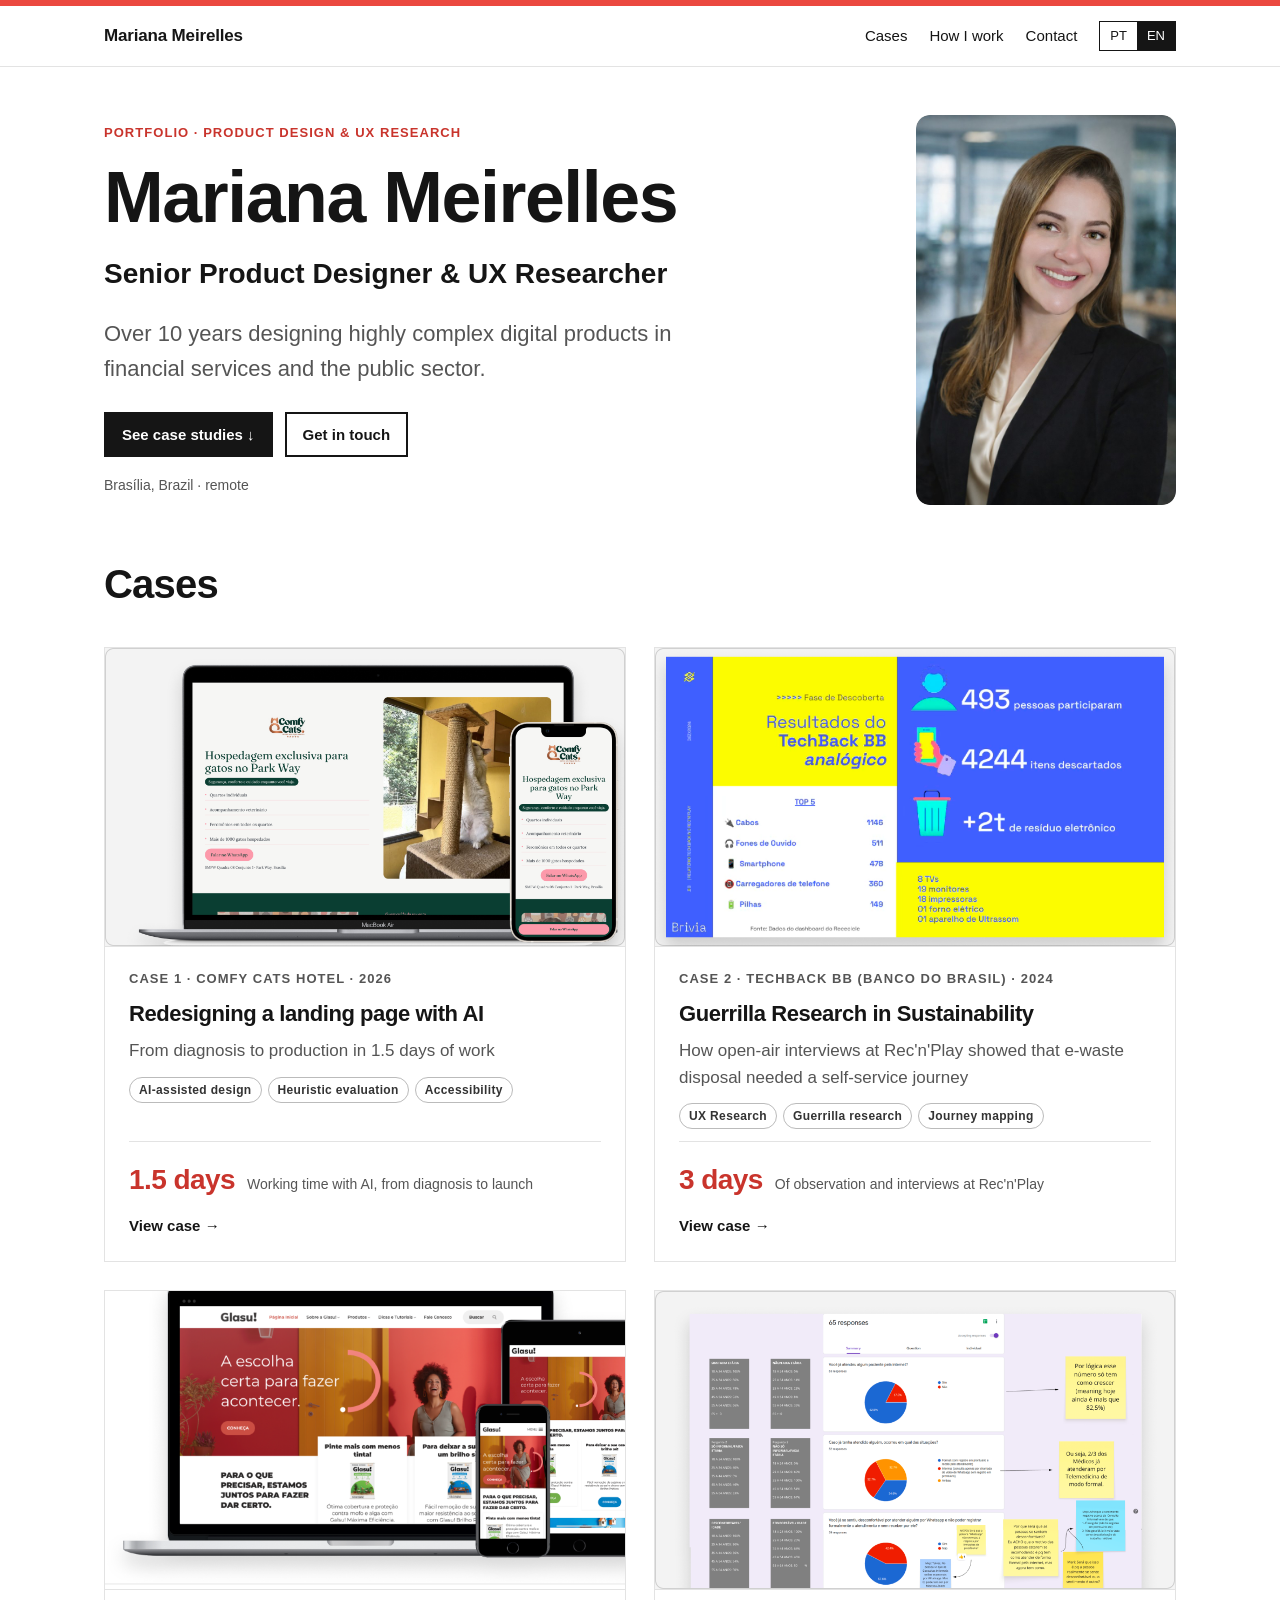
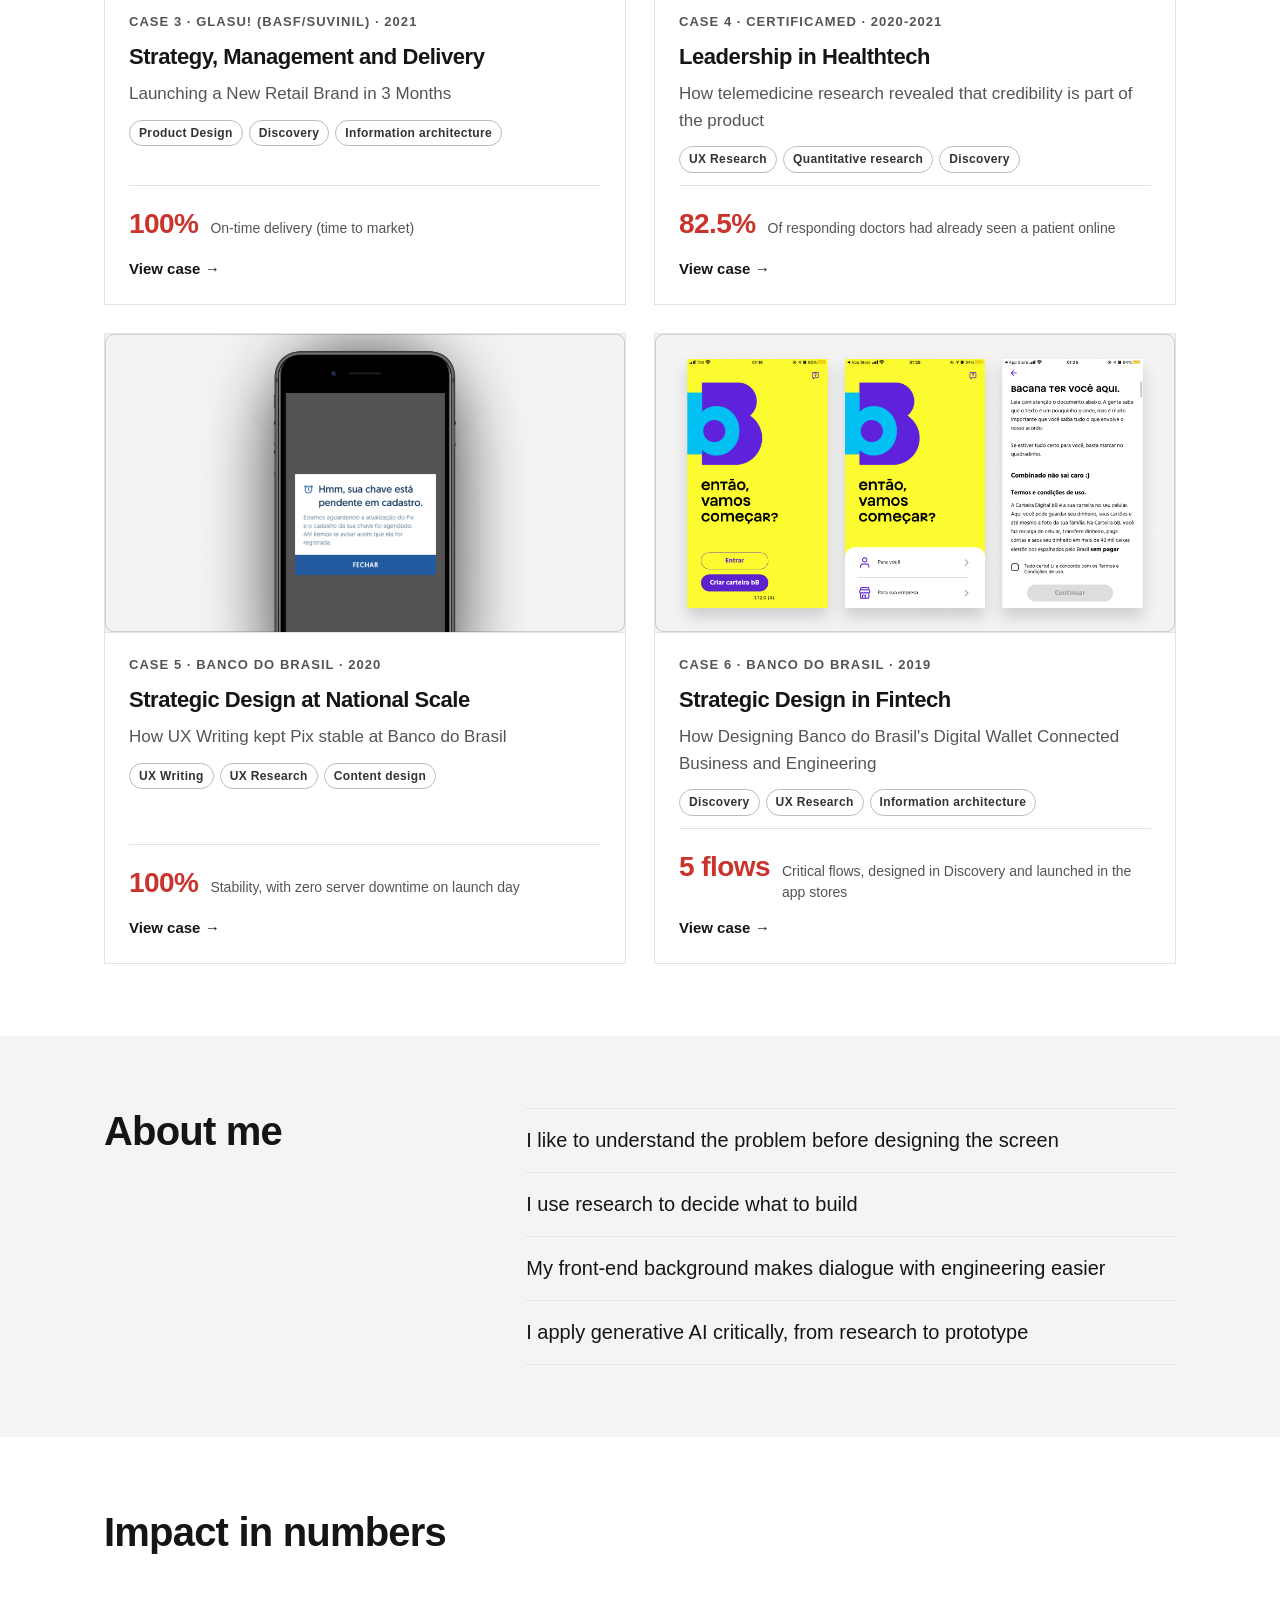
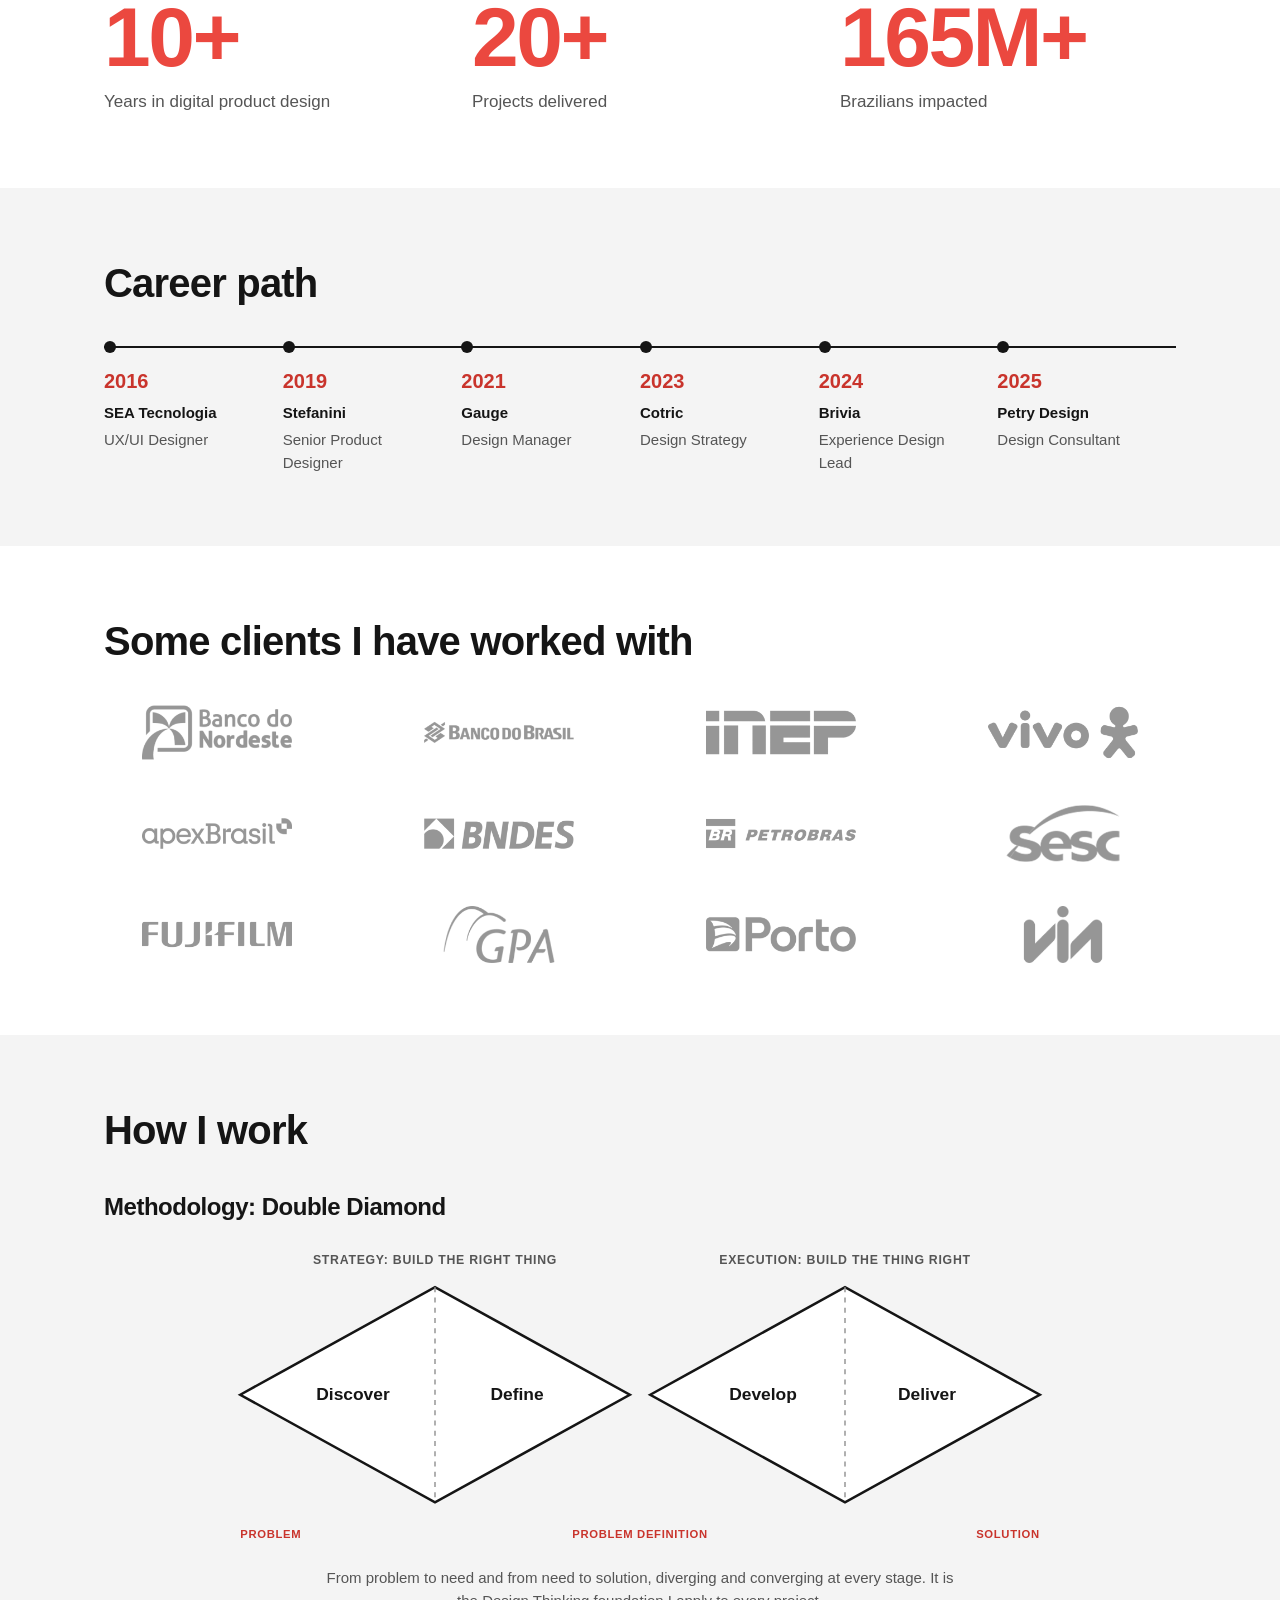
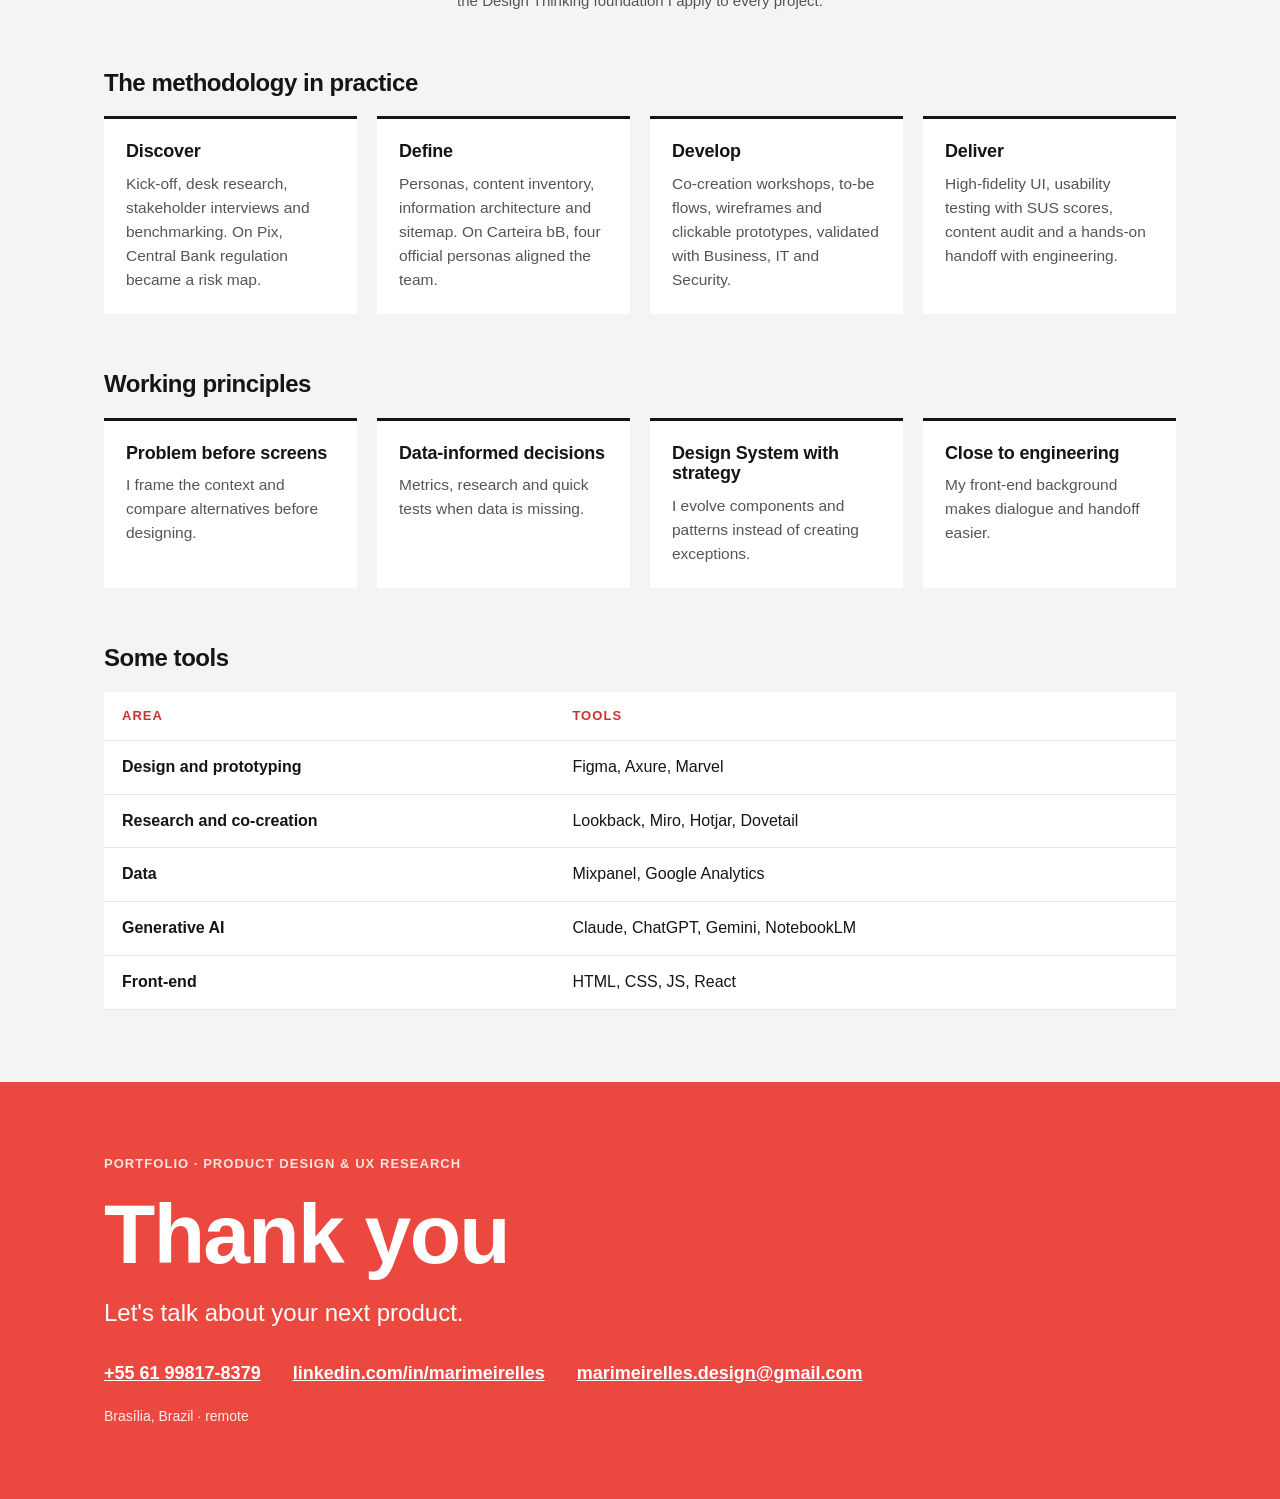
==== commit 278ff1ac: "Ordena os cases do mais recente ao mais antigo Co-Authored-By: Claude Opus 5.5 <noreply@anthropic.co" ====
--- a/en/index.html
+++ b/en/index.html
@@ -4,7 +4,7 @@
 <meta charset="utf-8">
 <meta name="viewport" content="width=device-width, initial-scale=1">
 <title>Mariana Meirelles · Senior Product Designer &amp; UX Researcher</title>
-<meta name="description" content="Portfolio of Mariana Meirelles, Senior Product Designer and UX Researcher: Comfy Cats Hotel, Pix, Carteira bB, CertificaMed, TechBack BB and Glasu! case studies.">
+<meta name="description" content="Portfolio of Mariana Meirelles, Senior Product Designer and UX Researcher: Comfy Cats Hotel, TechBack BB, Glasu!, CertificaMed, Pix and Carteira bB case studies.">
 <link rel="canonical" href="https://marimeirelles.github.io/works/en/">
 <link rel="alternate" hreflang="pt-BR" href="https://marimeirelles.github.io/works/">
 <link rel="alternate" hreflang="en" href="https://marimeirelles.github.io/works/en/">
@@ -13,7 +13,7 @@
 <meta property="og:type" content="website">
 <meta property="og:site_name" content="Mariana Meirelles">
 <meta property="og:title" content="Mariana Meirelles · Senior Product Designer &amp; UX Researcher">
-<meta property="og:description" content="Portfolio of Mariana Meirelles, Senior Product Designer and UX Researcher: Comfy Cats Hotel, Pix, Carteira bB, CertificaMed, TechBack BB and Glasu! case studies.">
+<meta property="og:description" content="Portfolio of Mariana Meirelles, Senior Product Designer and UX Researcher: Comfy Cats Hotel, TechBack BB, Glasu!, CertificaMed, Pix and Carteira bB case studies.">
 <meta property="og:url" content="https://marimeirelles.github.io/works/en/">
 <meta property="og:image" content="https://marimeirelles.github.io/works/img/og-en.png">
 <meta property="og:image:width" content="1200">
@@ -54,36 +54,36 @@
 <h3>Redesigning a landing page with AI</h3><p class="sub">From diagnosis to production in 1.5 days of work</p>
 <ul class="tags"><li>AI-assisted design</li><li>Heuristic evaluation</li><li>Accessibility</li></ul>
 <p class="hl"><strong>1.5 days</strong><span>Working time with AI, from diagnosis to launch</span></p>
-<span class="more">View case <span aria-hidden="true">→</span></span></div></a><a class="case-card" href="pix.html">
-<div class="shot"><img src="../img/pix-mensagem-chave-pendente.png" alt="" loading="lazy" width="964" height="552"></div>
-<div class="cbody"><p class="num">CASE 2 · BANCO DO BRASIL · 2020</p>
-<h3>Strategic Design at National Scale</h3><p class="sub">How UX Writing kept Pix stable at Banco do Brasil</p>
-<ul class="tags"><li>UX Writing</li><li>UX Research</li><li>Content design</li></ul>
-<p class="hl"><strong>100%</strong><span>Stability, with zero server downtime on launch day</span></p>
-<span class="more">View case <span aria-hidden="true">→</span></span></div></a><a class="case-card" href="carteira-bb.html">
-<div class="shot"><img src="../img/carteira-layout-onboarding.png" alt="" loading="lazy" width="964" height="552"></div>
-<div class="cbody"><p class="num">CASE 3 · BANCO DO BRASIL · 2019</p>
-<h3>Strategic Design in Fintech</h3><p class="sub">How Designing Banco do Brasil's Digital Wallet Connected Business and Engineering</p>
-<ul class="tags"><li>Discovery</li><li>UX Research</li><li>Information architecture</li></ul>
-<p class="hl"><strong>5 flows</strong><span>Critical flows, designed in Discovery and launched in the app stores</span></p>
+<span class="more">View case <span aria-hidden="true">→</span></span></div></a><a class="case-card" href="techback-bb.html">
+<div class="shot"><img src="../img/techback-resultados.png" alt="" loading="lazy" width="964" height="552"></div>
+<div class="cbody"><p class="num">CASE 2 · TECHBACK BB (BANCO DO BRASIL) · 2024</p>
+<h3>Guerrilla Research in Sustainability</h3><p class="sub">How open-air interviews at Rec'n'Play showed that e-waste disposal needed a self-service journey</p>
+<ul class="tags"><li>UX Research</li><li>Guerrilla research</li><li>Journey mapping</li></ul>
+<p class="hl"><strong>3 days</strong><span>Of observation and interviews at Rec'n'Play</span></p>
+<span class="more">View case <span aria-hidden="true">→</span></span></div></a><a class="case-card" href="glasu.html">
+<div class="shot"><img src="../img/glasu-capa.png" alt="" loading="lazy" width="964" height="552"></div>
+<div class="cbody"><p class="num">CASE 3 · GLASU! (BASF/SUVINIL) · 2021</p>
+<h3>Strategy, Management and Delivery</h3><p class="sub">Launching a New Retail Brand in 3 Months</p>
+<ul class="tags"><li>Product Design</li><li>Discovery</li><li>Information architecture</li></ul>
+<p class="hl"><strong>100%</strong><span>On-time delivery (time to market)</span></p>
 <span class="more">View case <span aria-hidden="true">→</span></span></div></a><a class="case-card" href="certificamed.html">
 <div class="shot"><img src="../img/certificamed-pesquisa-com-medicos.png" alt="" loading="lazy" width="964" height="552"></div>
 <div class="cbody"><p class="num">CASE 4 · CERTIFICAMED · 2020-2021</p>
 <h3>Leadership in Healthtech</h3><p class="sub">How telemedicine research revealed that credibility is part of the product</p>
 <ul class="tags"><li>UX Research</li><li>Quantitative research</li><li>Discovery</li></ul>
 <p class="hl"><strong>82.5%</strong><span>Of responding doctors had already seen a patient online</span></p>
-<span class="more">View case <span aria-hidden="true">→</span></span></div></a><a class="case-card" href="techback-bb.html">
-<div class="shot"><img src="../img/techback-resultados.png" alt="" loading="lazy" width="964" height="552"></div>
-<div class="cbody"><p class="num">CASE 5 · TECHBACK BB (BANCO DO BRASIL) · 2024</p>
-<h3>Guerrilla Research in Sustainability</h3><p class="sub">How open-air interviews at Rec'n'Play showed that e-waste disposal needed a self-service journey</p>
-<ul class="tags"><li>UX Research</li><li>Guerrilla research</li><li>Journey mapping</li></ul>
-<p class="hl"><strong>3 days</strong><span>Of observation and interviews at Rec'n'Play</span></p>
-<span class="more">View case <span aria-hidden="true">→</span></span></div></a><a class="case-card" href="glasu.html">
-<div class="shot"><img src="../img/glasu-capa.png" alt="" loading="lazy" width="964" height="552"></div>
-<div class="cbody"><p class="num">CASE 6 · GLASU! (BASF/SUVINIL) · 2021</p>
-<h3>Strategy, Management and Delivery</h3><p class="sub">Launching a New Retail Brand in 3 Months</p>
-<ul class="tags"><li>Product Design</li><li>Discovery</li><li>Information architecture</li></ul>
-<p class="hl"><strong>100%</strong><span>On-time delivery (time to market)</span></p>
+<span class="more">View case <span aria-hidden="true">→</span></span></div></a><a class="case-card" href="pix.html">
+<div class="shot"><img src="../img/pix-mensagem-chave-pendente.png" alt="" loading="lazy" width="964" height="552"></div>
+<div class="cbody"><p class="num">CASE 5 · BANCO DO BRASIL · 2020</p>
+<h3>Strategic Design at National Scale</h3><p class="sub">How UX Writing kept Pix stable at Banco do Brasil</p>
+<ul class="tags"><li>UX Writing</li><li>UX Research</li><li>Content design</li></ul>
+<p class="hl"><strong>100%</strong><span>Stability, with zero server downtime on launch day</span></p>
+<span class="more">View case <span aria-hidden="true">→</span></span></div></a><a class="case-card" href="carteira-bb.html">
+<div class="shot"><img src="../img/carteira-layout-onboarding.png" alt="" loading="lazy" width="964" height="552"></div>
+<div class="cbody"><p class="num">CASE 6 · BANCO DO BRASIL · 2019</p>
+<h3>Strategic Design in Fintech</h3><p class="sub">How Designing Banco do Brasil's Digital Wallet Connected Business and Engineering</p>
+<ul class="tags"><li>Discovery</li><li>UX Research</li><li>Information architecture</li></ul>
+<p class="hl"><strong>5 flows</strong><span>Critical flows, designed in Discovery and launched in the app stores</span></p>
 <span class="more">View case <span aria-hidden="true">→</span></span></div></a></div></div></section>
 <section class="sec gray"><div class="wrap two"><h2>About me</h2><ul class="about"><li>I like to understand the problem before designing the screen</li><li>I use research to decide what to build</li><li>My front-end background makes dialogue with engineering easier</li><li>I apply generative AI critically, from research to prototype</li></ul></div></section>
 <section class="sec"><div class="wrap"><h2>Impact in numbers</h2><div class="nums"><div><strong>10+</strong><span>Years in digital product design</span></div><div><strong>20+</strong><span>Projects delivered</span></div><div><strong>165M+</strong><span>Brazilians impacted</span></div></div></div></section>
--- a/style.css
+++ b/style.css
@@ -26,8 +26,8 @@
 .kicker{font-size:13px;font-weight:700;letter-spacing:.08em;color:var(--red-d);margin:0 0 12px}
 .kicker.light{color:#fff;opacity:.85}
 h1,h2,h3,h4{line-height:1.15;letter-spacing:-.02em;margin:0}
-.hero{padding:96px 0 80px}
-.hero-grid{display:grid;grid-template-columns:1fr minmax(220px,320px);gap:56px;align-items:center}
+.hero{padding:48px 0 8px}
+.hero-grid{display:grid;grid-template-columns:1fr minmax(200px,260px);gap:56px;align-items:center}
 .photo{width:100%;border-radius:14px}
 .hero h1{font-size:clamp(40px,5.6vw,72px);font-weight:700}
 .role{font-size:clamp(20px,3vw,28px);font-weight:700;margin:14px 0 0}
@@ -36,7 +36,8 @@
 .sec{padding:72px 0}
 .sec.gray{background:var(--gray)}
 .sec h2{font-size:clamp(28px,4vw,40px);font-weight:700;margin-bottom:40px}
-.ctas{display:flex;flex-wrap:wrap;gap:12px;margin:30px 0 0}
+.ctas{display:flex;flex-wrap:wrap;gap:12px;margin:26px 0 0}
+#cases{padding-top:48px}
 .btn.ghost{background:#fff;color:var(--ink);border:2px solid var(--ink);padding:9px 16px}
 .btn.ghost:hover{background:var(--ink);color:#fff}
 .two{display:grid;grid-template-columns:1fr 1.7fr;gap:40px}
